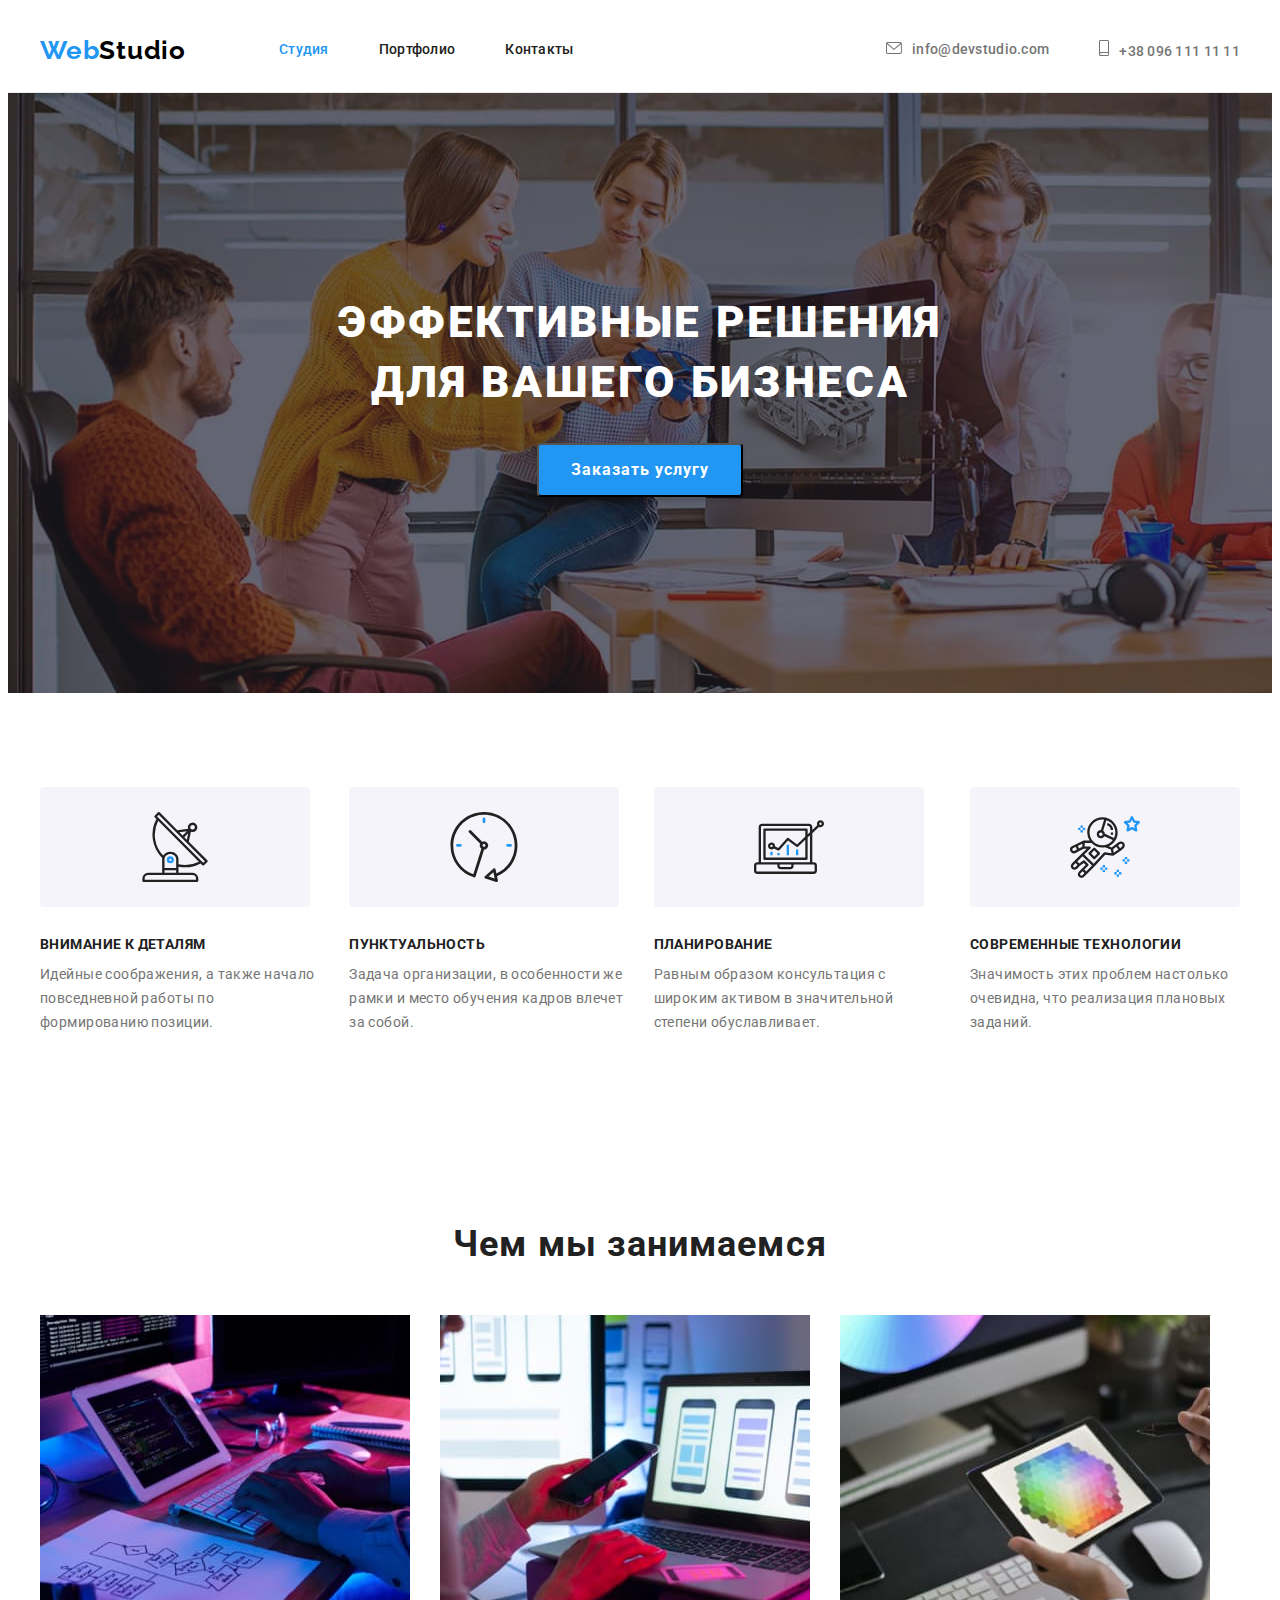
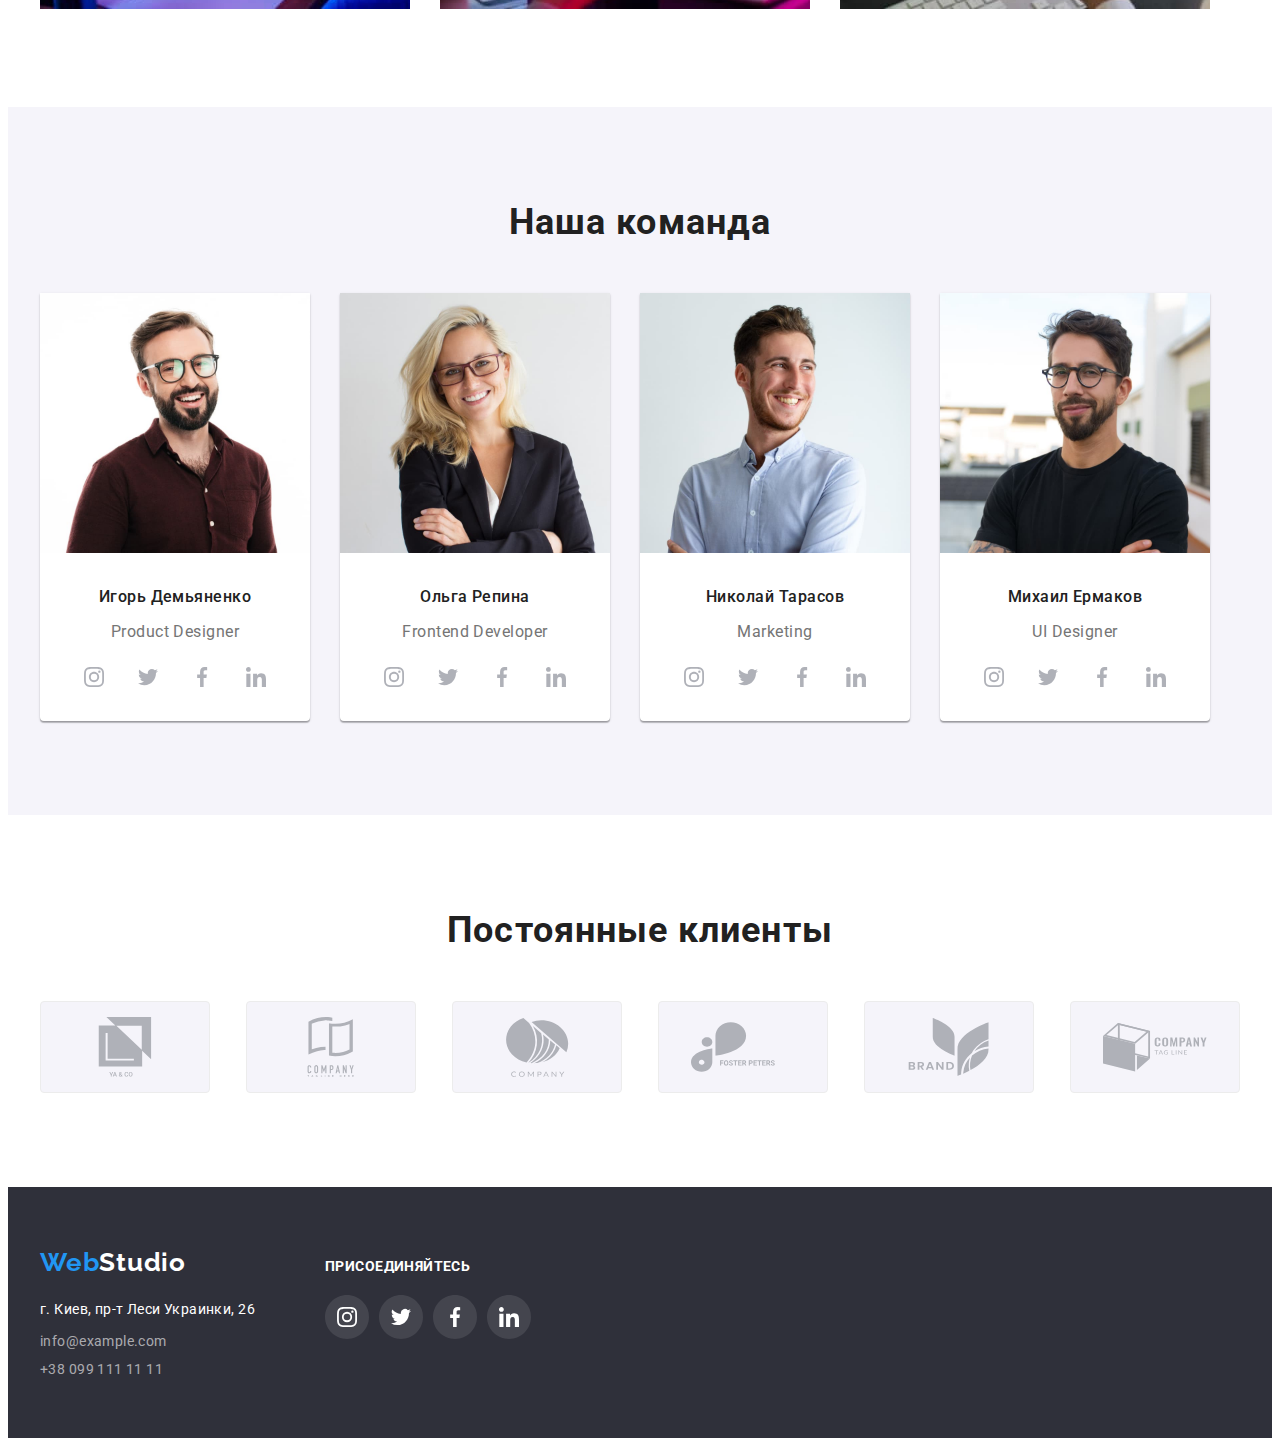
==== index.html @ be797048 "Add all logos" ====
<!DOCTYPE html>
<html lang="ru">
  <head>
    <meta charset="UTF-8" />
    <meta http-equiv="X-UA-Compatible" content="IE=edge" />
    <meta name="viewport" content="width=device-width, initial-scale=1.0" />
    <title>WebStudio</title>
    <link rel="preconnect" href="https://fonts.googleapis.com" />
    <link rel="preconnect" href="https://fonts.gstatic.com" crossorigin />
    <link
      href="https://fonts.googleapis.com/css2?family=Raleway:wght@700&family=Roboto:wght@400;500;700;900&display=swap"
      rel="stylesheet"
    />
    <link
      rel="stylesheet"
      href="https://cdnjs.cloudflare.com/ajax/libs/modern-normalize/1.1.0/modern-normalize.min.css"
      integrity="sha512-wpPYUAdjBVSE4KJnH1VR1HeZfpl1ub8YT/NKx4PuQ5NmX2tKuGu6U/JRp5y+Y8XG2tV+wKQpNHVUX03MfMFn9Q=="
      crossorigin="anonymous"
      referrerpolicy="no-referrer"
    />
    <link rel="stylesheet" href="./css/styles.css" />
  </head>

  <body>
    <!-- ################# HEADER ############## -->
    <header class="header">
      <nav class="head container">
        <a class="link link-logo" href="./index.html" lang="en"
          ><span class="accent">Web</span>Studio</a
        >
        <ul class="list header-list">
          <li class="item"><a class="link menu-link studio" href="">Студия</a></li>
          <li class="item"><a class="link menu-link" href="./portfolio.html">Портфолио</a></li>
          <li class="item"><a class="link menu-link" href="">Контакты</a></li>
        </ul>
        <ul class="list header-list">
          <li class="item icon-address">
            <a class="link contact-link" href="mailto:info@devstudio.com"
              ><svg class="icon" width="16" height="12">
                <use href="./images/icon/icons.svg#mail"></use></svg
              >info@devstudio.com</a
            >
          </li>
          <li class="item icon-address">
            <a class="link contact-link" href="tel:+380961111111"
              ><svg class="icon" width="10" height="16">
                <use href="./images/icon/icons.svg#phone"></use></svg
              >+38 096 111 11 11</a
            >
          </li>
        </ul>
      </nav>
    </header>
    <main class="main">
      <!-- ############## HERO ############### -->
      <section class="hero">
        <div class="container container-hero">
          <h1 class="hero-title">Эффективные решения <br />для вашего бизнеса</h1>
          <button class="modal-btn" type="button">Заказать услугу</button>
        </div>
      </section>
      <!-- ############## ABOUT US ############### -->
      <section class="section">
        <div class="container">
          <ul class="list about-us">
            <li class="item">
              <div class="back-icon-about">
                <svg class="icon-about" width="70" height="70">
                  <use href="./images/icon/icons.svg#antenna"></use>
                </svg>
              </div>
              <h3 class="about-us-title">Внимание к деталям</h3>
              <p class="about-us-item">
                Идейные соображения, а также начало повседневной работы по формированию позиции.
              </p>
            </li>
            <li class="item">
              <div class="back-icon-about">
                <svg class="icon-about" width="70" height="70">
                  <use href="./images/icon/icons.svg#clock"></use>
                </svg>
              </div>
              <h3 class="about-us-title">Пунктуальность</h3>
              <p class="about-us-item">
                Задача организации, в особенности же рамки и место обучения кадров влечет за собой.
              </p>
            </li>
            <li class="item">
              <div class="back-icon-about">
                <svg class="icon-about" width="70" height="70">
                  <use href="./images/icon/icons.svg#diagram"></use>
                </svg>
              </div>
              <h3 class="about-us-title">Планирование</h3>
              <p class="about-us-item">
                Равным образом консультация с широким активом в значительной степени обуславливает.
              </p>
            </li>
            <li class="item">
              <div class="back-icon-about">
                <svg class="icon-about" width="70" height="70">
                  <use href="./images/icon/icons.svg#astronaut"></use>
                </svg>
              </div>
              <h3 class="about-us-title">Современные технологии</h3>
              <p class="about-us-item">
                Значимость этих проблем настолько очевидна, что реализация плановых заданий.
              </p>
            </li>
          </ul>
        </div>
      </section>
      <!-- ############## OUR WORK ############### -->
      <section class="section">
        <div class="container">
          <h2 class="title title-work">Чем мы занимаемся</h2>
          <ul class="list list-work">
            <li class="item">
              <img
                src="./images/how_we_doing/img1.jpg"
                alt="Сотрудник печатает на клавиатуре"
                width="370"
                height="294"
              />
            </li>
            <li class="item">
              <img
                src="./images/how_we_doing/img2.jpg"
                alt="Сотрудник смотрит в экран ноутбука"
                width="370"
                height="294"
              />
            </li>
            <li class="item">
              <img
                src="./images/how_we_doing/img3.jpg"
                alt="Сотрудник работает на планшете"
                width="370"
                height="294"
              />
            </li>
          </ul>
        </div>
      </section>
      <!-- ############## OUR TEAM ############### -->
      <section class="section our-team">
        <div class="container">
          <h2 class="title title-team">Наша команда</h2>
          <ul class="list team-list">
            <li class="card">
              <img
                class="team-img"
                src="./images/people/igor.jpg"
                alt="Сотрудник Игорь Демьяненко"
                width="270"
                height="260"
              />
              <h3 class="team-name">Игорь Демьяненко</h3>
              <p class="team-prof" lang="en">Product Designer</p>
              <div>
                <ul class="list card-social">
                  <li class="icon-back">
                    <a class="link" href=""
                      ><svg class="card-icon" width="20" height="20">
                        <use href="./images/icon/icons.svg#card-inst"></use></svg
                    ></a>
                  </li>
                  <li class="icon-back">
                    <a href=""
                      ><svg class="card-icon" width="20" height="20">
                        <use href="./images/icon/icons.svg#card-twit"></use></svg
                    ></a>
                  </li>
                  <li class="icon-back">
                    <a href=""
                      ><svg class="card-icon" width="20" height="20">
                        <use href="./images/icon/icons.svg#card-facebook"></use></svg
                    ></a>
                  </li>
                  <li class="icon-back">
                    <a href=""
                      ><svg class="card-icon" width="20" height="20">
                        <use href="./images/icon/icons.svg#card-link"></use></svg
                    ></a>
                  </li>
                </ul>
              </div>
            </li>
            <li class="card">
              <img
                class="team-img"
                src="./images/people/olga.jpg"
                alt="Сотрудник Ольга Репина"
                width="270"
                height="260"
              />
              <h3 class="team-name">Ольга Репина</h3>
              <p class="team-prof" lang="en">Frontend Developer</p>
              <div>
                <ul class="list card-social">
                  <li class="icon-back">
                    <a class="link" href=""
                      ><svg class="card-icon" width="20" height="20">
                        <use href="./images/icon/icons.svg#card-inst"></use></svg
                    ></a>
                  </li>
                  <li class="icon-back">
                    <a href=""
                      ><svg class="card-icon" width="20" height="20">
                        <use href="./images/icon/icons.svg#card-twit"></use></svg
                    ></a>
                  </li>
                  <li class="icon-back">
                    <a href=""
                      ><svg class="card-icon" width="20" height="20">
                        <use href="./images/icon/icons.svg#card-facebook"></use></svg
                    ></a>
                  </li>
                  <li class="icon-back">
                    <a href=""
                      ><svg class="card-icon" width="20" height="20">
                        <use href="./images/icon/icons.svg#card-link"></use></svg
                    ></a>
                  </li>
                </ul>
              </div>
            </li>
            <li class="card">
              <img
                class="team-img"
                src="./images/people/nikolai.jpg"
                alt="Сотрудник Николай Тарасов"
                width="270"
                height="260"
              />
              <h3 class="team-name">Николай Тарасов</h3>
              <p class="team-prof" lang="en">Marketing</p>
              <div>
                <ul class="list card-social">
                  <li class="icon-back">
                    <a class="link" href=""
                      ><svg class="card-icon" width="20" height="20">
                        <use href="./images/icon/icons.svg#card-inst"></use></svg
                    ></a>
                  </li>
                  <li class="icon-back">
                    <a href=""
                      ><svg class="card-icon" width="20" height="20">
                        <use href="./images/icon/icons.svg#card-twit"></use></svg
                    ></a>
                  </li>
                  <li class="icon-back">
                    <a href=""
                      ><svg class="card-icon" width="20" height="20">
                        <use href="./images/icon/icons.svg#card-facebook"></use></svg
                    ></a>
                  </li>
                  <li class="icon-back">
                    <a href=""
                      ><svg class="card-icon" width="20" height="20">
                        <use href="./images/icon/icons.svg#card-link"></use></svg
                    ></a>
                  </li>
                </ul>
              </div>
            </li>
            <li class="card">
              <img
                class="team-img"
                src="./images/people/mikhail.jpg"
                alt="Сотрудник Михаил Ермаков"
                width="270"
                height="260"
              />
              <h3 class="team-name">Михаил Ермаков</h3>
              <p class="team-prof" lang="en">UI Designer</p>
              <div>
                <ul class="list card-social">
                  <li class="icon-back">
                    <a class="link" href=""
                      ><svg class="card-icon" width="20" height="20">
                        <use href="./images/icon/icons.svg#card-inst"></use></svg
                    ></a>
                  </li>
                  <li class="icon-back">
                    <a href=""
                      ><svg class="card-icon" width="20" height="20">
                        <use href="./images/icon/icons.svg#card-twit"></use></svg
                    ></a>
                  </li>
                  <li class="icon-back">
                    <a href=""
                      ><svg class="card-icon" width="20" height="20">
                        <use href="./images/icon/icons.svg#card-facebook"></use></svg
                    ></a>
                  </li>
                  <li class="icon-back">
                    <a href=""
                      ><svg class="card-icon" width="20" height="20">
                        <use href="./images/icon/icons.svg#card-link"></use></svg
                    ></a>
                  </li>
                </ul>
              </div>
            </li>
          </ul>
        </div>
      </section>
      <!-- ############## OUR CLIENTS ############### -->
      <section class="section">
        <div class="container">
          <h2 class="title title-clients">Постоянные клиенты</h2>
          <ul class="list list-clients">
            <li>
              <a href="">
                <div class="back-icon-clients">
                  <svg class="icon-clients" width="106" height="60">
                    <use href="./images/icon/icons.svg#client-1"></use>
                  </svg></div
              ></a>
            </li>
            <li>
              <a href="">
                <div class="back-icon-clients">
                  <svg class="icon-clients" width="106" height="60">
                    <use href="./images/icon/icons.svg#client-2"></use>
                  </svg></div
              ></a>
            </li>
            <li>
              <a href=""
                ><div class="back-icon-clients">
                  <svg class="icon-clients" width="106" height="60">
                    <use href="./images/icon/icons.svg#client-3"></use>
                  </svg></div
              ></a>
            </li>
            <li>
              <a href=""
                ><div class="back-icon-clients">
                  <svg class="icon-clients" width="106" height="60">
                    <use href="./images/icon/icons.svg#client-4"></use>
                  </svg></div
              ></a>
            </li>
            <li>
              <a href="">
                <div class="back-icon-clients">
                  <svg class="icon-clients" width="106" height="60">
                    <use href="./images/icon/icons.svg#client-5"></use>
                  </svg></div
              ></a>
            </li>
            <li>
              <a href="">
                <div class="back-icon-clients">
                  <svg class="icon-clients" width="106" height="60">
                    <use href="./images/icon/icons.svg#client-6"></use>
                  </svg></div
              ></a>
            </li>
          </ul>
        </div>
      </section>
    </main>
    <!-- ############## FOOTER ############### -->
    <footer class="footer">
      <div class="container footer-flex">
        <div class="footer-address">
          <a class="link link-logo-footer" href="./index.html" lang="en"
            ><span class="accent">Web</span>Studio</a
          >
          <address class="address">
            <ul class="list">
              <li class="margin">
                <a
                  class="link address-link"
                  href="https://goo.gl/maps/CviUbPJFQTQComtV8"
                  target="_blank"
                  >г. Киев, пр-т Леси Украинки, 26</a
                >
              </li>
              <li class="margin">
                <a class="link contacts-link" href="mailto:info@example.com">info@example.com</a>
              </li>
              <li><a class="link contacts-link" href="tel:+380991111111">+38 099 111 11 11</a></li>
            </ul>
          </address>
        </div>
        <div class="social">
          <p class="join">присоединяйтесь</p>
          <ul class="list footer-icon">
            <li class="item">
              <a href="">
                <svg class="icon" width="44" height="44">
                  <use href="./images/icon/icons.svg#footer-insta"></use>
                </svg>
              </a>
            </li>
            <li class="item">
              <a href=""
                ><svg class="icon" width="44" height="44">
                  <use href="./images/icon/icons.svg#footer-twit"></use></svg
              ></a>
            </li>
            <li class="item">
              <a href=""
                ><svg class="icon" width="44" height="44">
                  <use href="./images/icon/icons.svg#footer-facebook"></use></svg
              ></a>
            </li>
            <li class="item">
              <a href=""
                ><svg class="icon" width="44" height="44">
                  <use href="./images/icon/icons.svg#footer-link"></use></svg
              ></a>
            </li>
          </ul>
        </div>
      </div>
    </footer>
  </body>
</html>
---- css/styles.css ----
.list {
  list-style: none;

  margin-top: 0;
  margin-bottom: 0;
  padding-left: 0;
}
.link {
  text-decoration: none;
}
.address {
  font-style: normal;
}
.container {
  width: 1200px;
  padding-left: 15px;
  padding-right: 15px;
  margin-left: auto;
  margin-right: auto;
}
:root {
  --main-font: 'Roboto', sans-serif;
  --main-color: #212121;
  --secondary-color: #757575;
  --logo-color: #000000;
  --accent-color: #2196f3;
  --hero-background-color: #2f303a;
  --btn-text-color: #ffffff;
  --border-color: #afb1b8;
  --social-color: #afb1b8;
  --team-background-color: #f5f4fa;
  --portfolio-btn-back-color: #f5f4fa;
  --border-color: #ececec;
  --portfolio-border-color: #eeeeee;
  --contacts-link-color: rgba(255, 255, 255, 0.6);
}
body {
  font-family: var(--main-font);
  color: var(--main-color);
}
/*########## HEADER ############*/
.header {
  font-weight: 500;
  font-size: 14px;
  line-height: 1.14;
  letter-spacing: 0.02em;
  border-bottom: 1px solid var(--border-color);
}
.head {
  display: flex;
  align-items: center;
}
.header-list {
  display: flex;

  margin-top: 0;
  margin-bottom: 0;
}
.header-list .item + .item {
  margin-left: 50px;
}
.header-list .link {
  display: block;
  padding-top: 32px;
  padding-bottom: 32px;
}
.head .header-list:last-child {
  margin-left: auto;
}
.link-logo {
  font-family: 'Raleway', sans-serif;
  font-weight: 700;
  font-size: 26px;
  line-height: 1.19;
  letter-spacing: 0.03em;
  color: var(--logo-color);

  margin-right: 93px;
}
.accent {
  color: var(--accent-color);
}
.menu-link {
  color: var(--main-color);
}
.contact-link {
  color: var(--secondary-color);
}
.menu-link:hover,
.menu-link:focus {
  color: var(--accent-color);
}
.contact-link:hover,
.contact-link:focus {
  color: var(--accent-color);
}
.studio {
  color: var(--accent-color);
}
.portfolio {
  color: var(--accent-color);
}
.header-list .item {
  display: flex;
  justify-content: center;
}
.icon-address {
  display: flex;
  align-items: center;
}
.icon-address .icon {
  margin-right: 10px;
  fill: var(--secondary-color);
}
.contact-link:hover > .icon {
  fill: var(--accent-color);
}
/*########## MAIN ############*/
/*########## HERO ############*/
.hero {
  background-color: var(--hero-background-color);
  text-align: center;
  height: 600px;
  max-width: 1600px;
  background-image: linear-gradient(to right, rgba(47, 48, 58, 0.4), rgba(47, 48, 58, 0.4)),
    url('../images/overlay/overlay.jpg');
}
.hero-title {
  font-weight: 900;
  font-size: 44px;
  line-height: 1.36;
  letter-spacing: 0.06em;
  text-transform: uppercase;
  color: var(--btn-text-color);

  margin-top: 0;
  margin-bottom: 30px;
}
.modal-btn {
  font-family: var(--main-font);
  font-weight: 700;
  font-size: 16px;
  line-height: 1.88;
  display: flex;
  align-items: center;
  letter-spacing: 0.06em;
  color: var(--btn-text-color);
  background-color: var(--accent-color);
  cursor: pointer;
  box-shadow: 0px 4px 4px rgba(0, 0, 0, 0.15);
  border-radius: 4px;

  display: inline-block;
  padding: 10px 32px;
}
.container-hero {
  padding-top: 200px;
  padding-bottom: 200px;
}
/*########## ABOUT US ############*/
.section {
  padding-top: 94px;
  padding-bottom: 94px;
}
.about-us {
  display: flex;
  justify-content: center;

  margin-top: 0;
  margin-bottom: 0;
}
.about-us .item + .item {
  margin-left: 30px;
}
.about-us-title {
  font-weight: 700;
  font-size: 14px;
  line-height: 1.14;
  letter-spacing: 0.03em;
  text-transform: uppercase;

  margin-top: 0;
  margin-bottom: 0;
  margin-bottom: 10px;
}
.about-us-item {
  font-size: 14px;
  line-height: 1.71;
  letter-spacing: 0.03em;
  color: var(--secondary-color);

  margin-top: 0;
  margin-bottom: 0;
}
.back-icon-about {
  width: 270px;
  height: 120px;
  background: var(--portfolio-btn-back-color);
  border-radius: 4px;
  margin-bottom: 30px;
  display: flex;
  align-items: center;
  justify-content: center;
}
/*########## OUR WORK ############*/
.title {
  font-weight: 700;
  font-size: 36px;
  line-height: 1.17;
  text-align: center;
  letter-spacing: 0.03em;

  margin-top: 0;
  margin-bottom: 0;
}
.title-work {
  margin-bottom: 50px;
}
.list-work {
  display: flex;
}
.list-work .item + .item {
  margin-left: 30px;
}
/*########## OUR TEAM ############*/
.team-list {
  display: flex;
}
.team-list .card + .card {
  margin-left: 30px;
}
.card {
  width: 270px;
  height: 428px;

  background: var(--btn-text-color);
  box-shadow: 0px 1px 3px rgba(0, 0, 0, 0.12), 0px 1px 1px rgba(0, 0, 0, 0.14),
    0px 2px 1px rgba(0, 0, 0, 0.2);
  border-radius: 0px 0px 4px 4px;
}
.our-team {
  background-color: var(--team-background-color);
}
.title-team {
  margin-bottom: 50px;
}
.team-img {
  margin-bottom: 30px;
}
.team-name {
  font-weight: 500;
  font-size: 16px;
  line-height: 1.19;
  text-align: center;
  letter-spacing: 0.03em;

  margin-top: 0;
  margin-bottom: 10;
}
.team-prof {
  font-size: 16px;
  line-height: 1.19;
  text-align: center;
  letter-spacing: 0.03em;
  color: var(--secondary-color);

  margin-top: 0;
  margin-bottom: 30;
}
.card-social {
  display: flex;
  justify-content: center;
}
.icon-back {
  display: flex;
  justify-content: center;
  align-items: center;
  width: 44px;
  height: 44px;
  background-color: transparent;
  border-radius: 50%;
}
.icon-back:hover,
.icon-back:focus {
  background-color: var(--accent-color);
}
.card-icon {
  fill: var(--social-color);
}
.card-icon:hover,
.card-icon:focus {
  fill: var(--btn-text-color);
}
.list .icon-back + .icon-back {
  margin-left: 10px;
}
.icon-back .card-icon {
  box-sizing: content-box;
  padding: 12px;
}
/*########## OUR CLIENTS ############*/
.title-clients {
  margin-bottom: 50px;
}
.list-clients {
  display: flex;
  justify-content: space-between;
}
.back-icon-clients {
  width: 170px;
  height: 92px;
  background: var(--portfolio-btn-back-color);
  border: 1px solid var(--border-color);
  box-sizing: border-box;
  border-radius: 4px;
  display: flex;
  align-items: center;
  justify-content: center;
}
.back-icon-clients .icon-clients {
  fill: #afb1b8;
  box-sizing: content-box;
  padding: 16px 32px;
}
.icon-clients:hover,
.icon-clients:focus {
  fill: var(--accent-color);
}
.back-icon-clients:hover {
  border-color: var(--accent-color);
}
/*########## FOOTER ############*/

.footer {
  background-color: var(--hero-background-color);
}
.footer-address {
  padding-top: 60px;
  padding-bottom: 60px;
}
.link-logo-footer {
  font-family: 'Raleway', sans-serif;
  font-weight: 700;
  font-size: 26px;
  line-height: 1.19;
  letter-spacing: 0.03em;
  color: var(--btn-text-color);
}
.address-link {
  font-size: 14px;
  line-height: 1.71;
  letter-spacing: 0.03em;
  color: var(--btn-text-color);
}
.address {
  margin-top: 20px;
}
.address .list {
  padding-left: 0;
}
.margin {
  margin-bottom: 9px;
}
.contacts-link {
  font-size: 14px;
  line-height: 1.71px;
  letter-spacing: 0.03em;
  color: var(--contacts-link-color);
}
.address-link:hover,
.address-link:focus {
  color: var(--accent-color);
}
.contacts-link:hover,
.contacts-link:focus {
  color: var(--accent-color);
}
.join {
  font-weight: 700;
  font-size: 14px;
  line-height: 1.14;
  letter-spacing: 0.03em;
  text-transform: uppercase;
  color: var(--btn-text-color);
  margin-top: 0;
  margin-bottom: 20px;
}
.footer-flex {
  display: flex;
}
.social {
  margin-left: 70px;
  margin-top: 72px;
  display: flex;
  flex-direction: column;
}
.footer-icon {
  display: flex;
}
.footer-icon .item + .item {
  margin-left: 10px;
}
.icon {
  fill: rgba(255, 255, 255, 0.1);
}
.icon:hover,
.icon:focus {
  fill: var(--accent-color);
}

/*########## PORTFOLIO (PAGE) ############*/
.hidden {
  display: none;
}
.list-btn {
  display: flex;
  justify-content: center;
}
.list-btn .item + .item {
  margin-left: 8px;
}
.portfolio-btn {
  font-family: var(--main-font);
  font-weight: 500;
  font-size: 16px;
  line-height: 1.62;
  text-align: center;
  letter-spacing: 0.03em;
  background-color: var(--portfolio-btn-back-color);
  cursor: pointer;

  box-shadow: 0px 3px 1px rgba(0, 0, 0, 0.1), 0px 1px 2px rgba(0, 0, 0, 0.08),
    0px 2px 2px rgba(0, 0, 0, 0.12);
  border-radius: 4px;
  border-color: transparent;
  padding: 6px 22px;
  margin-bottom: 50px;
}

.portfolio-btn:hover,
.portfolio-btn:focus {
  color: var(--btn-text-color);
  background-color: var(--accent-color);
}
.card-list {
  display: flex;
  flex-wrap: wrap;
}
.portfolio-icon {
  margin-bottom: 20px;
}
.portfolio-title {
  font-weight: 700;
  font-size: 18px;
  line-height: 2;
  letter-spacing: 0.06em;
  color: var(--main-color);

  margin-top: 0;
  margin-bottom: 4px;
  margin-left: 24px;
}
.portfolio-item {
  font-size: 16px;
  line-height: 1.88;
  letter-spacing: 0.03em;
  color: var(--secondary-color);

  margin-top: 0;
  margin-bottom: 20px;
  margin-left: 24px;
}
.portfolio-card {
  background-color: var(--btn-text-color);
  border: 1px solid var(--portfolio-border-color);
  box-sizing: border-box;

  width: 370px;
  height: 404px;
}
.portfolio-card:not(:nth-child(3n + 3)) {
  margin-right: 30px;
}
.portfolio-card:not(:nth-last-child(-n + 3)) {
  margin-bottom: 30px;
}
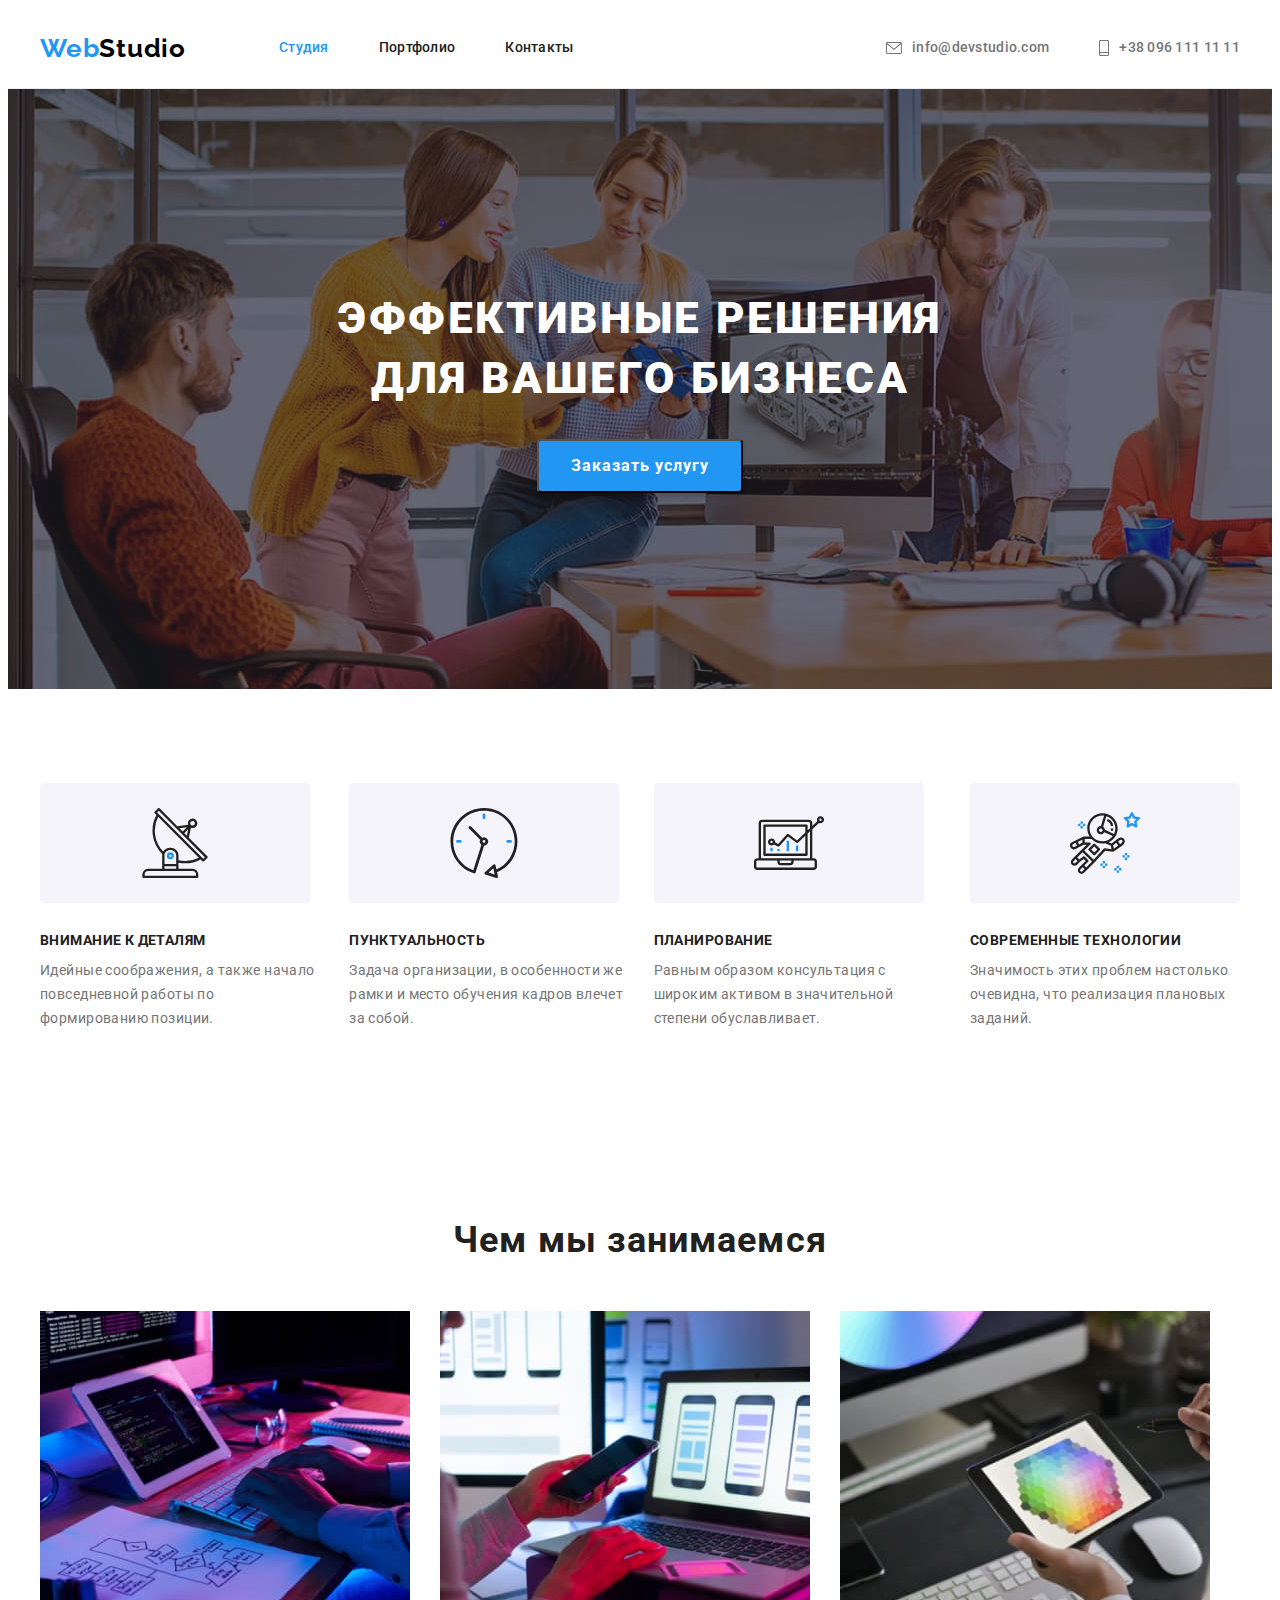
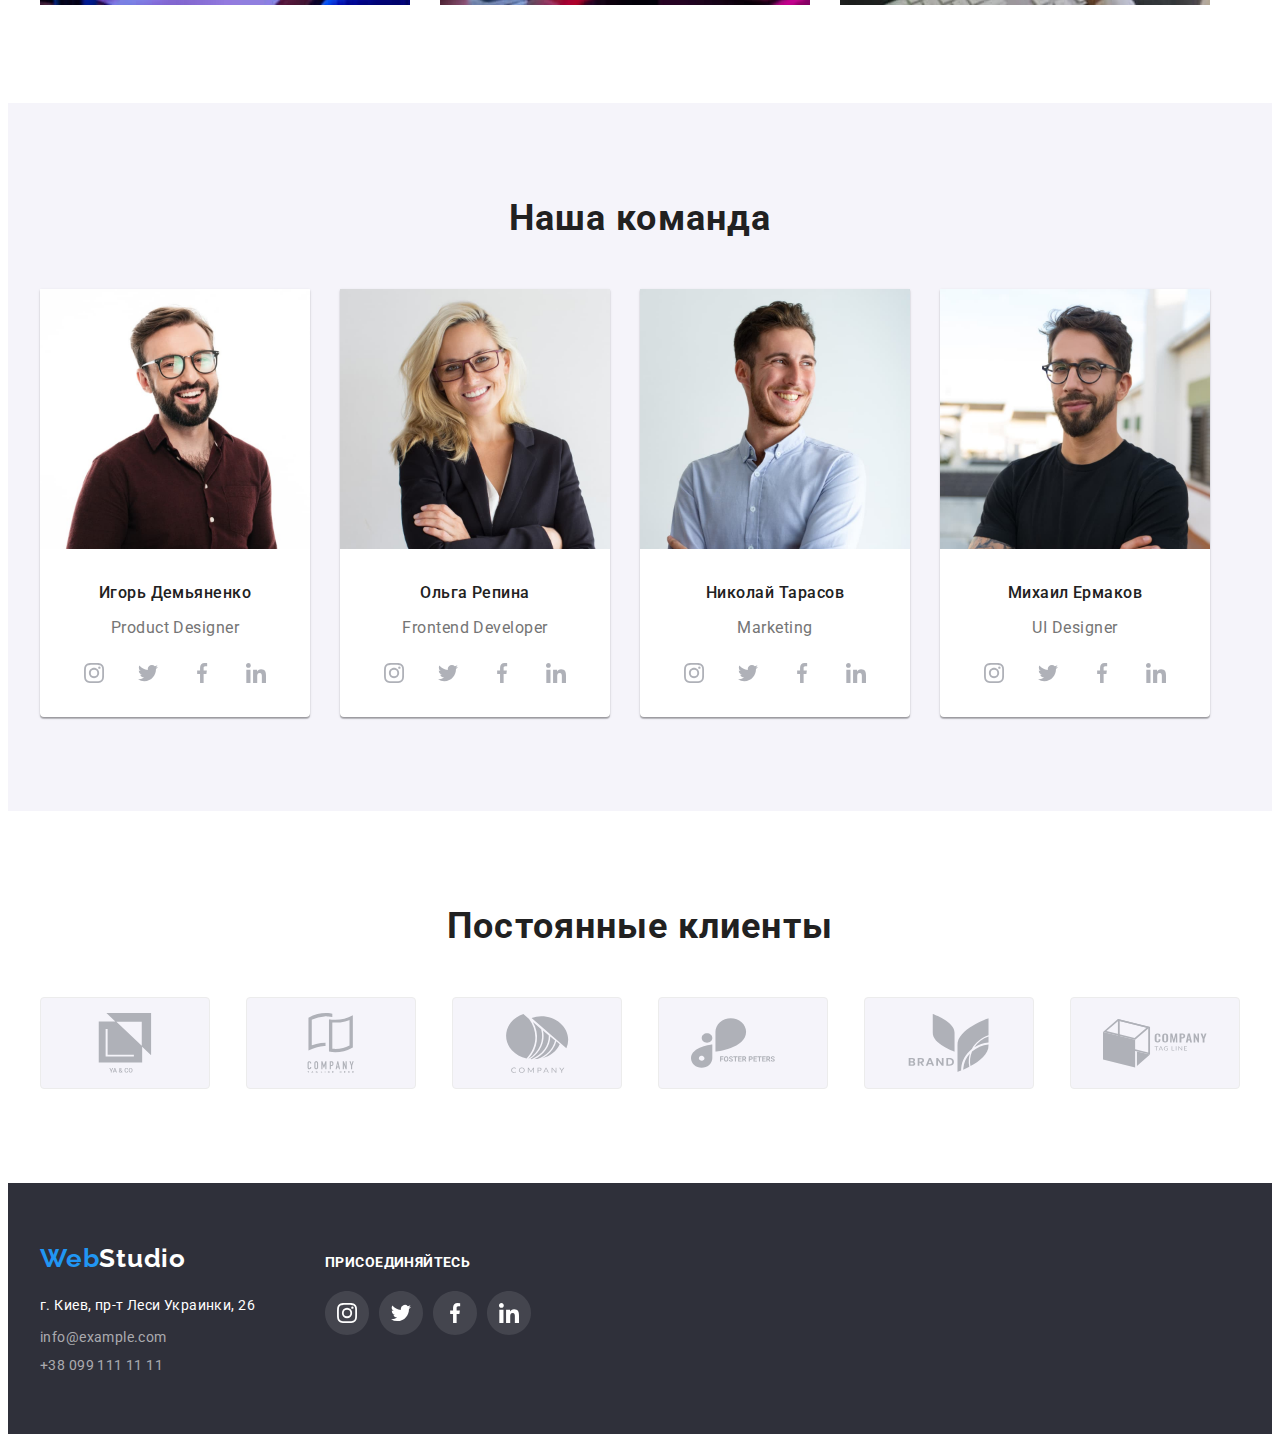
==== commit b8bf7b54: "Add target for links" ====
--- a/index.html
+++ b/index.html
@@ -160,25 +160,25 @@
               <div>
                 <ul class="list card-social">
                   <li class="icon-back">
-                    <a class="link" href=""
+                    <a class="link" href="" target="_blank" rel="noopener noreferrer"
                       ><svg class="card-icon" width="20" height="20">
                         <use href="./images/icon/icons.svg#card-inst"></use></svg
                     ></a>
                   </li>
                   <li class="icon-back">
-                    <a href=""
+                    <a class="link" href="" target="_blank" rel="noopener noreferrer"
                       ><svg class="card-icon" width="20" height="20">
                         <use href="./images/icon/icons.svg#card-twit"></use></svg
                     ></a>
                   </li>
                   <li class="icon-back">
-                    <a href=""
+                    <a class="link" href="" target="_blank" rel="noopener noreferrer"
                       ><svg class="card-icon" width="20" height="20">
                         <use href="./images/icon/icons.svg#card-facebook"></use></svg
                     ></a>
                   </li>
                   <li class="icon-back">
-                    <a href=""
+                    <a class="link" href="" target="_blank" rel="noopener noreferrer"
                       ><svg class="card-icon" width="20" height="20">
                         <use href="./images/icon/icons.svg#card-link"></use></svg
                     ></a>
@@ -199,25 +199,25 @@
               <div>
                 <ul class="list card-social">
                   <li class="icon-back">
-                    <a class="link" href=""
+                    <a class="link" href="" target="_blank" rel="noopener noreferrer"
                       ><svg class="card-icon" width="20" height="20">
                         <use href="./images/icon/icons.svg#card-inst"></use></svg
                     ></a>
                   </li>
                   <li class="icon-back">
-                    <a href=""
+                    <a class="link" href="" target="_blank" rel="noopener noreferrer"
                       ><svg class="card-icon" width="20" height="20">
                         <use href="./images/icon/icons.svg#card-twit"></use></svg
                     ></a>
                   </li>
                   <li class="icon-back">
-                    <a href=""
+                    <a class="link" href="" target="_blank" rel="noopener noreferrer"
                       ><svg class="card-icon" width="20" height="20">
                         <use href="./images/icon/icons.svg#card-facebook"></use></svg
                     ></a>
                   </li>
                   <li class="icon-back">
-                    <a href=""
+                    <a class="link" href="" target="_blank" rel="noopener noreferrer"
                       ><svg class="card-icon" width="20" height="20">
                         <use href="./images/icon/icons.svg#card-link"></use></svg
                     ></a>
@@ -238,25 +238,25 @@
               <div>
                 <ul class="list card-social">
                   <li class="icon-back">
-                    <a class="link" href=""
+                    <a class="link" href="" target="_blank" rel="noopener noreferrer"
                       ><svg class="card-icon" width="20" height="20">
                         <use href="./images/icon/icons.svg#card-inst"></use></svg
                     ></a>
                   </li>
                   <li class="icon-back">
-                    <a href=""
+                    <a class="link" href="" target="_blank" rel="noopener noreferrer"
                       ><svg class="card-icon" width="20" height="20">
                         <use href="./images/icon/icons.svg#card-twit"></use></svg
                     ></a>
                   </li>
                   <li class="icon-back">
-                    <a href=""
+                    <a class="link" href="" target="_blank" rel="noopener noreferrer"
                       ><svg class="card-icon" width="20" height="20">
                         <use href="./images/icon/icons.svg#card-facebook"></use></svg
                     ></a>
                   </li>
                   <li class="icon-back">
-                    <a href=""
+                    <a class="link" href="" target="_blank" rel="noopener noreferrer"
                       ><svg class="card-icon" width="20" height="20">
                         <use href="./images/icon/icons.svg#card-link"></use></svg
                     ></a>
@@ -277,25 +277,25 @@
               <div>
                 <ul class="list card-social">
                   <li class="icon-back">
-                    <a class="link" href=""
+                    <a class="link" href="" target="_blank" rel="noopener noreferrer"
                       ><svg class="card-icon" width="20" height="20">
                         <use href="./images/icon/icons.svg#card-inst"></use></svg
                     ></a>
                   </li>
                   <li class="icon-back">
-                    <a href=""
+                    <a class="link" href="" target="_blank" rel="noopener noreferrer"
                       ><svg class="card-icon" width="20" height="20">
                         <use href="./images/icon/icons.svg#card-twit"></use></svg
                     ></a>
                   </li>
                   <li class="icon-back">
-                    <a href=""
+                    <a class="link" href="" target="_blank" rel="noopener noreferrer"
                       ><svg class="card-icon" width="20" height="20">
                         <use href="./images/icon/icons.svg#card-facebook"></use></svg
                     ></a>
                   </li>
                   <li class="icon-back">
-                    <a href=""
+                    <a class="link" href="" target="_blank" rel="noopener noreferrer"
                       ><svg class="card-icon" width="20" height="20">
                         <use href="./images/icon/icons.svg#card-link"></use></svg
                     ></a>
@@ -312,7 +312,7 @@
           <h2 class="title title-clients">Постоянные клиенты</h2>
           <ul class="list list-clients">
             <li>
-              <a href="">
+              <a href="" target="_blank" rel="noopener noreferrer">
                 <div class="back-icon-clients">
                   <svg class="icon-clients" width="106" height="60">
                     <use href="./images/icon/icons.svg#client-1"></use>
@@ -320,7 +320,7 @@
               ></a>
             </li>
             <li>
-              <a href="">
+              <a href="" target="_blank" rel="noopener noreferrer">
                 <div class="back-icon-clients">
                   <svg class="icon-clients" width="106" height="60">
                     <use href="./images/icon/icons.svg#client-2"></use>
@@ -328,7 +328,7 @@
               ></a>
             </li>
             <li>
-              <a href=""
+              <a href="" target="_blank" rel="noopener noreferrer"
                 ><div class="back-icon-clients">
                   <svg class="icon-clients" width="106" height="60">
                     <use href="./images/icon/icons.svg#client-3"></use>
@@ -336,7 +336,7 @@
               ></a>
             </li>
             <li>
-              <a href=""
+              <a href="" target="_blank" rel="noopener noreferrer"
                 ><div class="back-icon-clients">
                   <svg class="icon-clients" width="106" height="60">
                     <use href="./images/icon/icons.svg#client-4"></use>
@@ -344,7 +344,7 @@
               ></a>
             </li>
             <li>
-              <a href="">
+              <a href="" target="_blank" rel="noopener noreferrer">
                 <div class="back-icon-clients">
                   <svg class="icon-clients" width="106" height="60">
                     <use href="./images/icon/icons.svg#client-5"></use>
@@ -352,7 +352,7 @@
               ></a>
             </li>
             <li>
-              <a href="">
+              <a href="" target="_blank" rel="noopener noreferrer">
                 <div class="back-icon-clients">
                   <svg class="icon-clients" width="106" height="60">
                     <use href="./images/icon/icons.svg#client-6"></use>
@@ -391,26 +391,26 @@
           <p class="join">присоединяйтесь</p>
           <ul class="list footer-icon">
             <li class="item">
-              <a href="">
+              <a href="" target="_blank" rel="noopener noreferrer">
                 <svg class="icon" width="44" height="44">
                   <use href="./images/icon/icons.svg#footer-insta"></use>
                 </svg>
               </a>
             </li>
             <li class="item">
-              <a href=""
+              <a href="" target="_blank" rel="noopener noreferrer"
                 ><svg class="icon" width="44" height="44">
                   <use href="./images/icon/icons.svg#footer-twit"></use></svg
               ></a>
             </li>
             <li class="item">
-              <a href=""
+              <a href="" target="_blank" rel="noopener noreferrer"
                 ><svg class="icon" width="44" height="44">
                   <use href="./images/icon/icons.svg#footer-facebook"></use></svg
               ></a>
             </li>
             <li class="item">
-              <a href=""
+              <a href="" target="_blank" rel="noopener noreferrer"
                 ><svg class="icon" width="44" height="44">
                   <use href="./images/icon/icons.svg#footer-link"></use></svg
               ></a>
--- a/css/styles.css
+++ b/css/styles.css
@@ -83,8 +83,10 @@
 .menu-link {
   color: var(--main-color);
 }
-.contact-link {
+.icon-address > .contact-link {
   color: var(--secondary-color);
+  display: flex;
+  align-items: center;
 }
 .menu-link:hover,
 .menu-link:focus {
@@ -429,8 +431,6 @@
   background-color: var(--portfolio-btn-back-color);
   cursor: pointer;
 
-  box-shadow: 0px 3px 1px rgba(0, 0, 0, 0.1), 0px 1px 2px rgba(0, 0, 0, 0.08),
-    0px 2px 2px rgba(0, 0, 0, 0.12);
   border-radius: 4px;
   border-color: transparent;
   padding: 6px 22px;
@@ -441,6 +441,8 @@
 .portfolio-btn:focus {
   color: var(--btn-text-color);
   background-color: var(--accent-color);
+  box-shadow: 0px 3px 1px rgba(0, 0, 0, 0.1), 0px 1px 2px rgba(0, 0, 0, 0.08),
+    0px 2px 2px rgba(0, 0, 0, 0.12);
 }
 .card-list {
   display: flex;
@@ -478,6 +480,10 @@
   width: 370px;
   height: 404px;
 }
+.portfolio-card:hover {
+  box-shadow: 0px 1px 1px rgba(0, 0, 0, 0.12), 0px 4px 4px rgba(0, 0, 0, 0.06),
+    1px 4px 6px rgba(0, 0, 0, 0.16);
+}
 .portfolio-card:not(:nth-child(3n + 3)) {
   margin-right: 30px;
 }
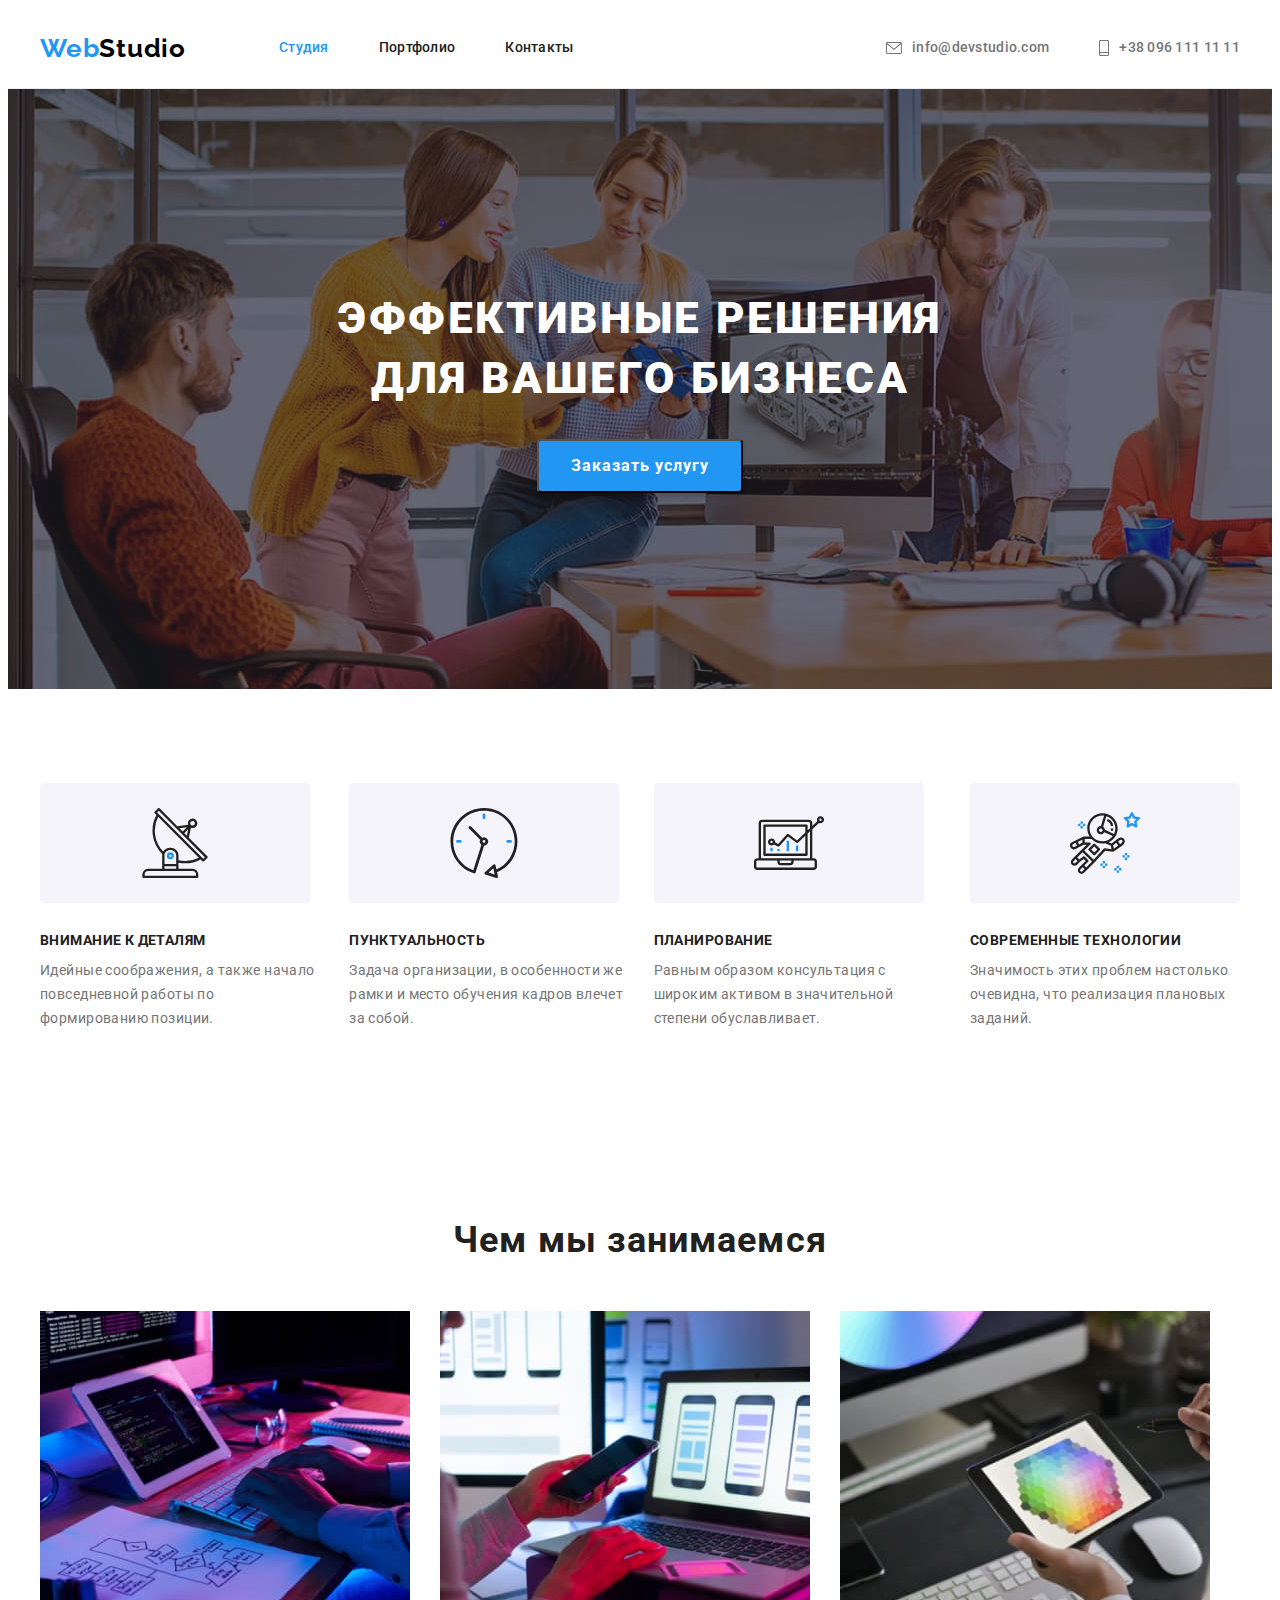
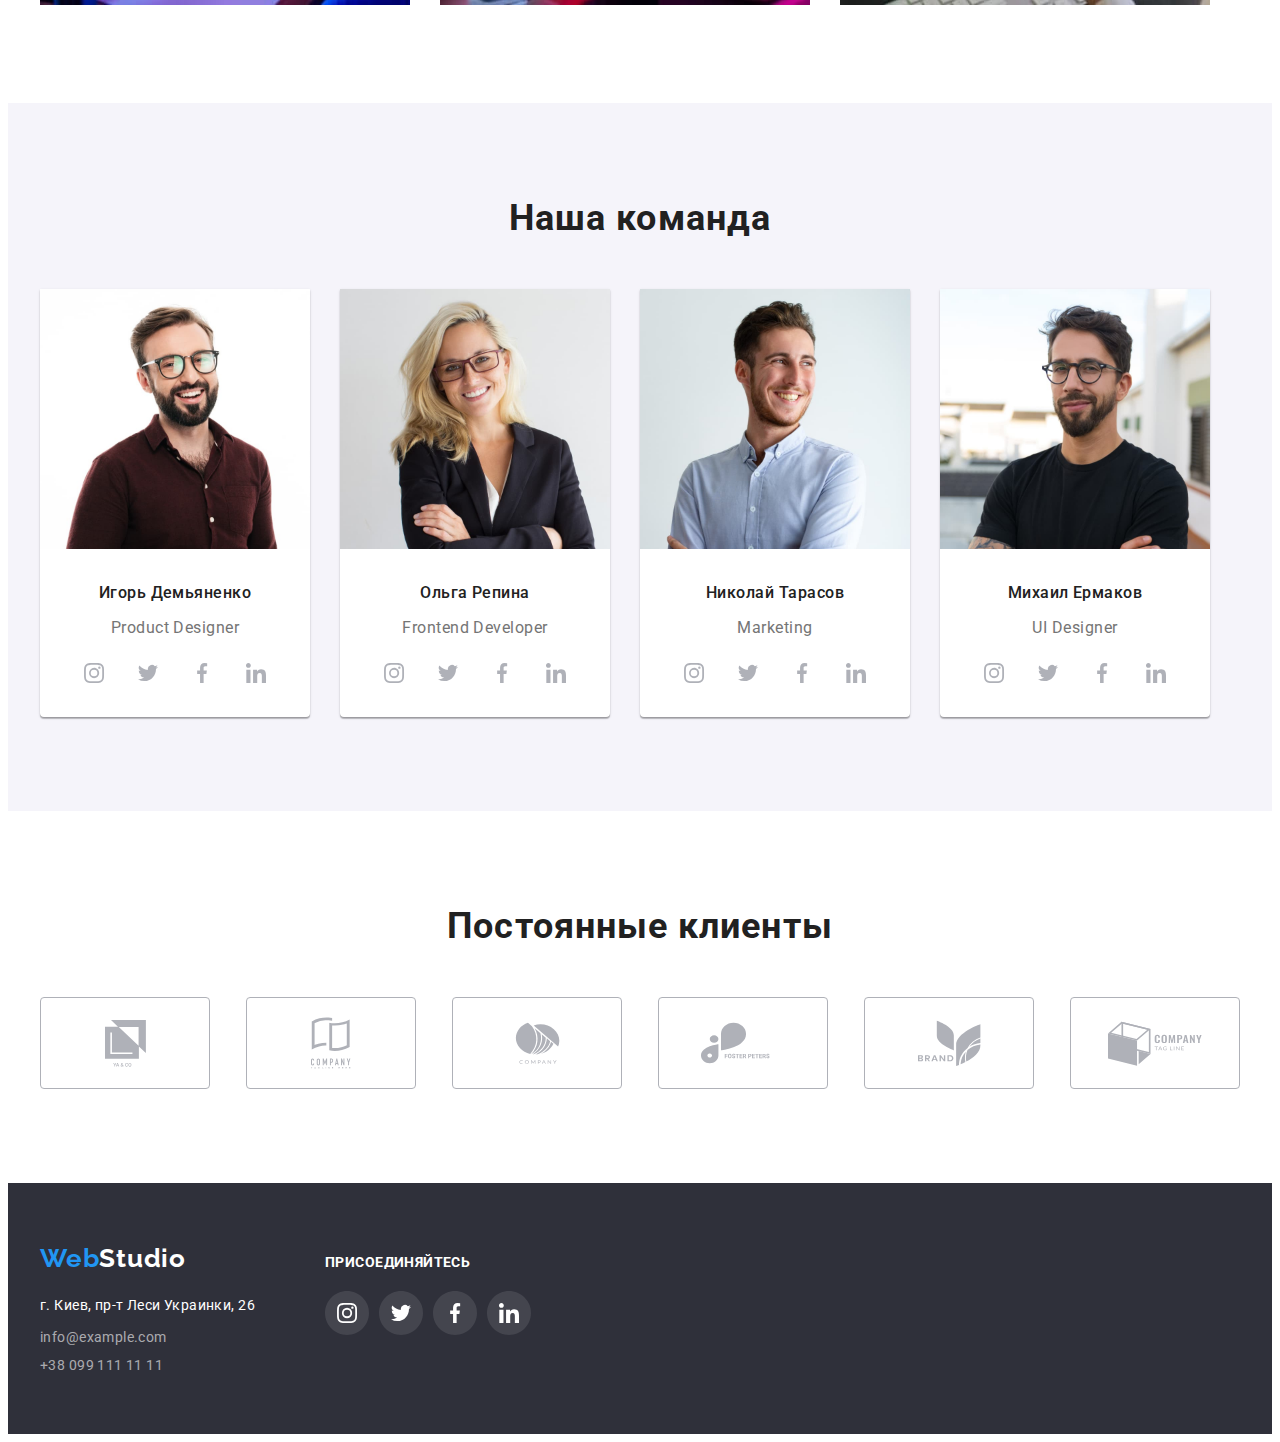
==== commit 0d97b9c0: "Update logo style" ====
--- a/index.html
+++ b/index.html
@@ -161,25 +161,25 @@
                 <ul class="list card-social">
                   <li class="icon-back">
                     <a class="link" href="" target="_blank" rel="noopener noreferrer"
-                      ><svg class="card-icon" width="20" height="20">
+                      ><svg class="card-icon" width="44" height="44">
                         <use href="./images/icon/icons.svg#card-inst"></use></svg
                     ></a>
                   </li>
                   <li class="icon-back">
                     <a class="link" href="" target="_blank" rel="noopener noreferrer"
-                      ><svg class="card-icon" width="20" height="20">
+                      ><svg class="card-icon" width="44" height="44">
                         <use href="./images/icon/icons.svg#card-twit"></use></svg
                     ></a>
                   </li>
                   <li class="icon-back">
                     <a class="link" href="" target="_blank" rel="noopener noreferrer"
-                      ><svg class="card-icon" width="20" height="20">
+                      ><svg class="card-icon" width="44" height="44">
                         <use href="./images/icon/icons.svg#card-facebook"></use></svg
                     ></a>
                   </li>
                   <li class="icon-back">
                     <a class="link" href="" target="_blank" rel="noopener noreferrer"
-                      ><svg class="card-icon" width="20" height="20">
+                      ><svg class="card-icon" width="44" height="44">
                         <use href="./images/icon/icons.svg#card-link"></use></svg
                     ></a>
                   </li>
@@ -200,25 +200,25 @@
                 <ul class="list card-social">
                   <li class="icon-back">
                     <a class="link" href="" target="_blank" rel="noopener noreferrer"
-                      ><svg class="card-icon" width="20" height="20">
+                      ><svg class="card-icon" width="44" height="44">
                         <use href="./images/icon/icons.svg#card-inst"></use></svg
                     ></a>
                   </li>
                   <li class="icon-back">
                     <a class="link" href="" target="_blank" rel="noopener noreferrer"
-                      ><svg class="card-icon" width="20" height="20">
+                      ><svg class="card-icon" width="44" height="44">
                         <use href="./images/icon/icons.svg#card-twit"></use></svg
                     ></a>
                   </li>
                   <li class="icon-back">
                     <a class="link" href="" target="_blank" rel="noopener noreferrer"
-                      ><svg class="card-icon" width="20" height="20">
+                      ><svg class="card-icon" width="44" height="44">
                         <use href="./images/icon/icons.svg#card-facebook"></use></svg
                     ></a>
                   </li>
                   <li class="icon-back">
                     <a class="link" href="" target="_blank" rel="noopener noreferrer"
-                      ><svg class="card-icon" width="20" height="20">
+                      ><svg class="card-icon" width="44" height="44">
                         <use href="./images/icon/icons.svg#card-link"></use></svg
                     ></a>
                   </li>
@@ -239,25 +239,25 @@
                 <ul class="list card-social">
                   <li class="icon-back">
                     <a class="link" href="" target="_blank" rel="noopener noreferrer"
-                      ><svg class="card-icon" width="20" height="20">
+                      ><svg class="card-icon" width="44" height="44">
                         <use href="./images/icon/icons.svg#card-inst"></use></svg
                     ></a>
                   </li>
                   <li class="icon-back">
                     <a class="link" href="" target="_blank" rel="noopener noreferrer"
-                      ><svg class="card-icon" width="20" height="20">
+                      ><svg class="card-icon" width="44" height="44">
                         <use href="./images/icon/icons.svg#card-twit"></use></svg
                     ></a>
                   </li>
                   <li class="icon-back">
                     <a class="link" href="" target="_blank" rel="noopener noreferrer"
-                      ><svg class="card-icon" width="20" height="20">
+                      ><svg class="card-icon" width="44" height="44">
                         <use href="./images/icon/icons.svg#card-facebook"></use></svg
                     ></a>
                   </li>
                   <li class="icon-back">
                     <a class="link" href="" target="_blank" rel="noopener noreferrer"
-                      ><svg class="card-icon" width="20" height="20">
+                      ><svg class="card-icon" width="44" height="44">
                         <use href="./images/icon/icons.svg#card-link"></use></svg
                     ></a>
                   </li>
@@ -278,25 +278,25 @@
                 <ul class="list card-social">
                   <li class="icon-back">
                     <a class="link" href="" target="_blank" rel="noopener noreferrer"
-                      ><svg class="card-icon" width="20" height="20">
+                      ><svg class="card-icon" width="44" height="44">
                         <use href="./images/icon/icons.svg#card-inst"></use></svg
                     ></a>
                   </li>
                   <li class="icon-back">
                     <a class="link" href="" target="_blank" rel="noopener noreferrer"
-                      ><svg class="card-icon" width="20" height="20">
+                      ><svg class="card-icon" width="44" height="44">
                         <use href="./images/icon/icons.svg#card-twit"></use></svg
                     ></a>
                   </li>
                   <li class="icon-back">
                     <a class="link" href="" target="_blank" rel="noopener noreferrer"
-                      ><svg class="card-icon" width="20" height="20">
+                      ><svg class="card-icon" width="44" height="44">
                         <use href="./images/icon/icons.svg#card-facebook"></use></svg
                     ></a>
                   </li>
                   <li class="icon-back">
                     <a class="link" href="" target="_blank" rel="noopener noreferrer"
-                      ><svg class="card-icon" width="20" height="20">
+                      ><svg class="card-icon" width="44" height="44">
                         <use href="./images/icon/icons.svg#card-link"></use></svg
                     ></a>
                   </li>
@@ -312,49 +312,49 @@
           <h2 class="title title-clients">Постоянные клиенты</h2>
           <ul class="list list-clients">
             <li>
+              <a class="link" href="" target="_blank" rel="noopener noreferrer">
+                <div class="back-icon-clients">
+                  <svg class="icon-clients" width="41" height="47">
+                    <use href="./images/icon/icons.svg#client-1"></use>
+                  </svg></div
+              ></a>
+            </li>
+            <li>
               <a href="" target="_blank" rel="noopener noreferrer">
                 <div class="back-icon-clients">
-                  <svg class="icon-clients" width="106" height="60">
-                    <use href="./images/icon/icons.svg#client-1"></use>
+                  <svg class="icon-clients" width="40" height="52">
+                    <use href="./images/icon/icons.svg#client-2"></use>
+                  </svg></div
+              ></a>
+            </li>
+            <li>
+              <a href="" target="_blank" rel="noopener noreferrer"
+                ><div class="back-icon-clients">
+                  <svg class="icon-clients" width="45" height="42">
+                    <use href="./images/icon/icons.svg#client-3"></use>
+                  </svg></div
+              ></a>
+            </li>
+            <li>
+              <a href="" target="_blank" rel="noopener noreferrer"
+                ><div class="back-icon-clients">
+                  <svg class="icon-clients" width="85" height="42">
+                    <use href="./images/icon/icons.svg#client-4"></use>
                   </svg></div
               ></a>
             </li>
             <li>
               <a href="" target="_blank" rel="noopener noreferrer">
                 <div class="back-icon-clients">
-                  <svg class="icon-clients" width="106" height="60">
-                    <use href="./images/icon/icons.svg#client-2"></use>
-                  </svg></div
-              ></a>
-            </li>
-            <li>
-              <a href="" target="_blank" rel="noopener noreferrer"
-                ><div class="back-icon-clients">
-                  <svg class="icon-clients" width="106" height="60">
-                    <use href="./images/icon/icons.svg#client-3"></use>
-                  </svg></div
-              ></a>
-            </li>
-            <li>
-              <a href="" target="_blank" rel="noopener noreferrer"
-                ><div class="back-icon-clients">
-                  <svg class="icon-clients" width="106" height="60">
-                    <use href="./images/icon/icons.svg#client-4"></use>
+                  <svg class="icon-clients" width="63" height="47">
+                    <use href="./images/icon/icons.svg#client-5"></use>
                   </svg></div
               ></a>
             </li>
             <li>
               <a href="" target="_blank" rel="noopener noreferrer">
                 <div class="back-icon-clients">
-                  <svg class="icon-clients" width="106" height="60">
-                    <use href="./images/icon/icons.svg#client-5"></use>
-                  </svg></div
-              ></a>
-            </li>
-            <li>
-              <a href="" target="_blank" rel="noopener noreferrer">
-                <div class="back-icon-clients">
-                  <svg class="icon-clients" width="106" height="60">
+                  <svg class="icon-clients" width="94" height="45">
                     <use href="./images/icon/icons.svg#client-6"></use>
                   </svg></div
               ></a>
--- a/css/styles.css
+++ b/css/styles.css
@@ -33,6 +33,7 @@
   --border-color: #ececec;
   --portfolio-border-color: #eeeeee;
   --contacts-link-color: rgba(255, 255, 255, 0.6);
+  --color-social-footer: rgba(255, 255, 255, 0.1);
 }
 body {
   font-family: var(--main-font);
@@ -112,10 +113,9 @@
 }
 .icon-address .icon {
   margin-right: 10px;
-  fill: var(--secondary-color);
 }
 .contact-link:hover > .icon {
-  fill: var(--accent-color);
+  --color-mail: var(--accent-color);
 }
 /*########## MAIN ############*/
 /*########## HERO ############*/
@@ -279,26 +279,14 @@
   align-items: center;
   width: 44px;
   height: 44px;
-  background-color: transparent;
-  border-radius: 50%;
-}
-.icon-back:hover,
-.icon-back:focus {
-  background-color: var(--accent-color);
-}
-.card-icon {
-  fill: var(--social-color);
 }
 .card-icon:hover,
 .card-icon:focus {
-  fill: var(--btn-text-color);
+  --color-social: var(--btn-text-color);
+  --color-back: var(--accent-color);
 }
 .list .icon-back + .icon-back {
   margin-left: 10px;
-}
-.icon-back .card-icon {
-  box-sizing: content-box;
-  padding: 12px;
 }
 /*########## OUR CLIENTS ############*/
 .title-clients {
@@ -311,8 +299,7 @@
 .back-icon-clients {
   width: 170px;
   height: 92px;
-  background: var(--portfolio-btn-back-color);
-  border: 1px solid var(--border-color);
+  border: 1px solid var(--social-color);
   box-sizing: border-box;
   border-radius: 4px;
   display: flex;
@@ -320,13 +307,12 @@
   justify-content: center;
 }
 .back-icon-clients .icon-clients {
-  fill: #afb1b8;
   box-sizing: content-box;
-  padding: 16px 32px;
+  padding: 18px 34px;
 }
 .icon-clients:hover,
 .icon-clients:focus {
-  fill: var(--accent-color);
+  --color-clients: var(--accent-color);
 }
 .back-icon-clients:hover {
   border-color: var(--accent-color);
@@ -402,12 +388,9 @@
 .footer-icon .item + .item {
   margin-left: 10px;
 }
-.icon {
-  fill: rgba(255, 255, 255, 0.1);
-}
 .icon:hover,
 .icon:focus {
-  fill: var(--accent-color);
+  --color-social-footer: var(--accent-color);
 }
 
 /*########## PORTFOLIO (PAGE) ############*/
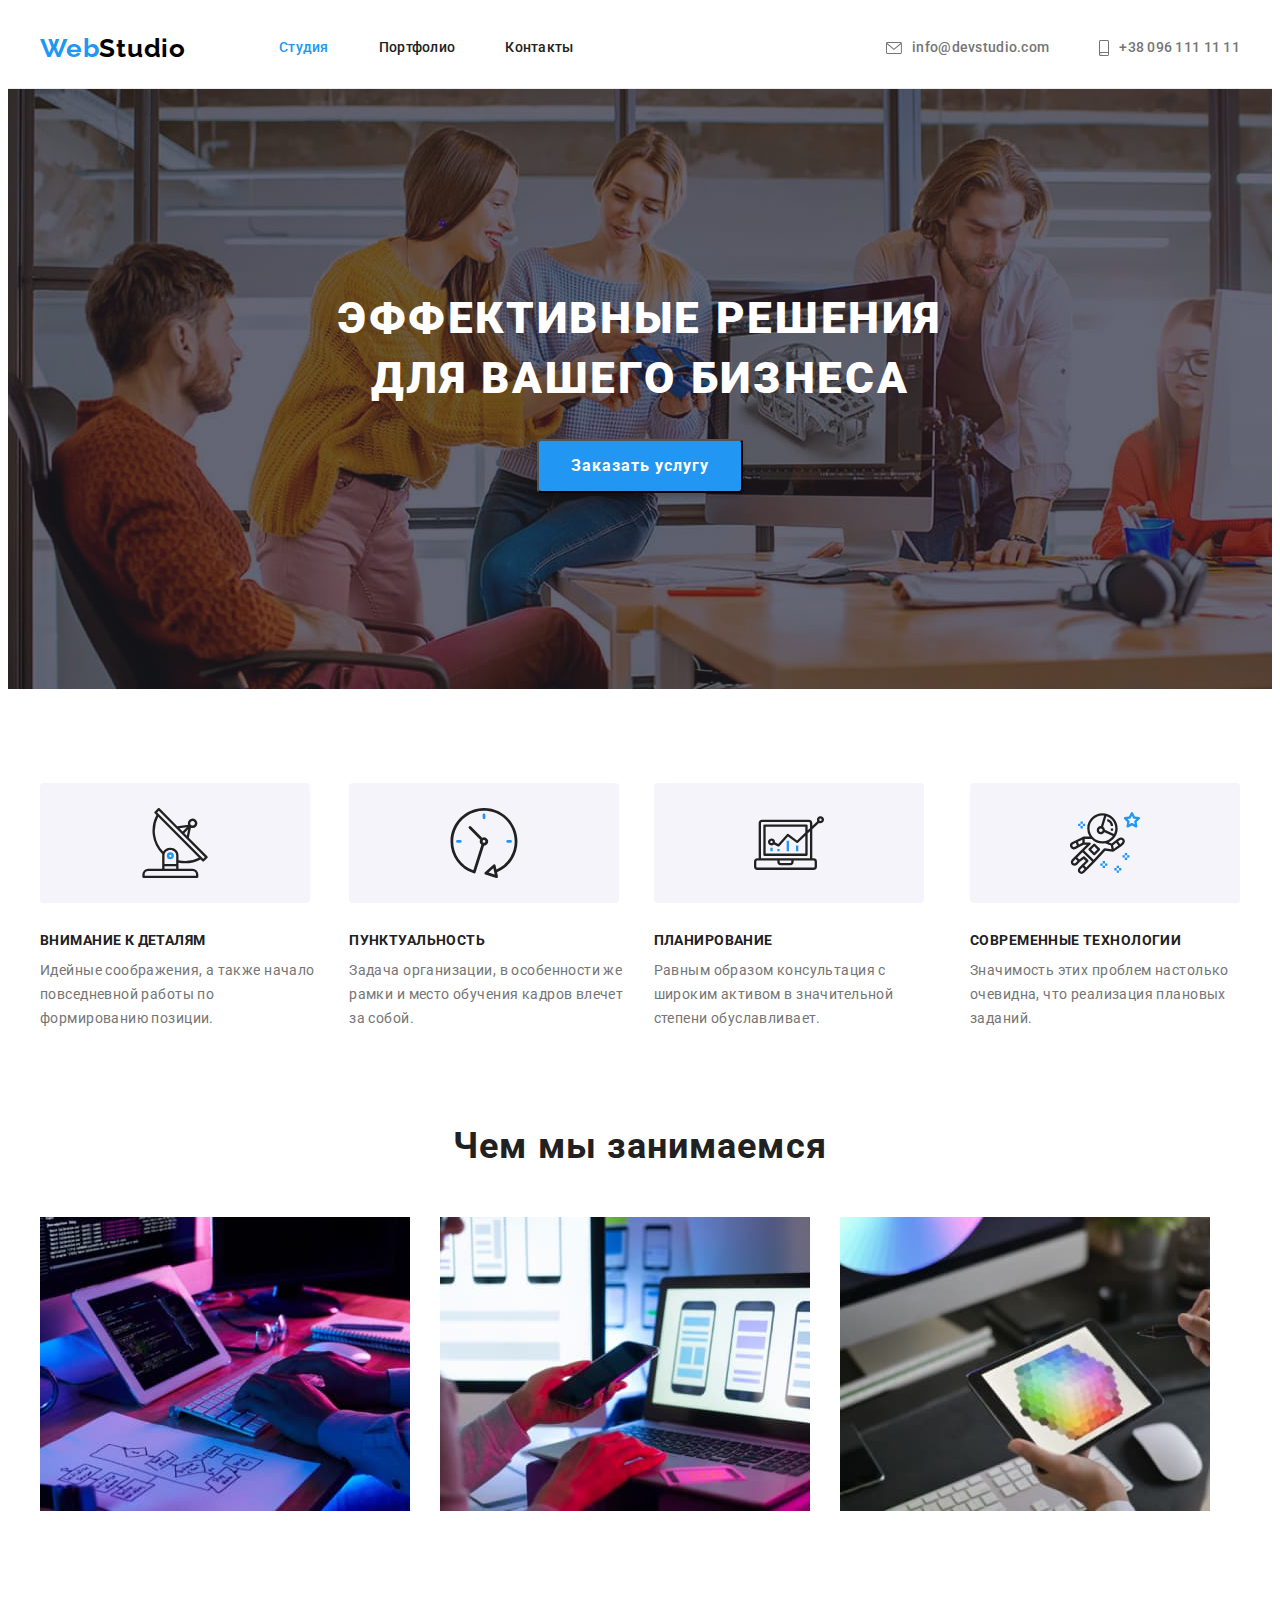
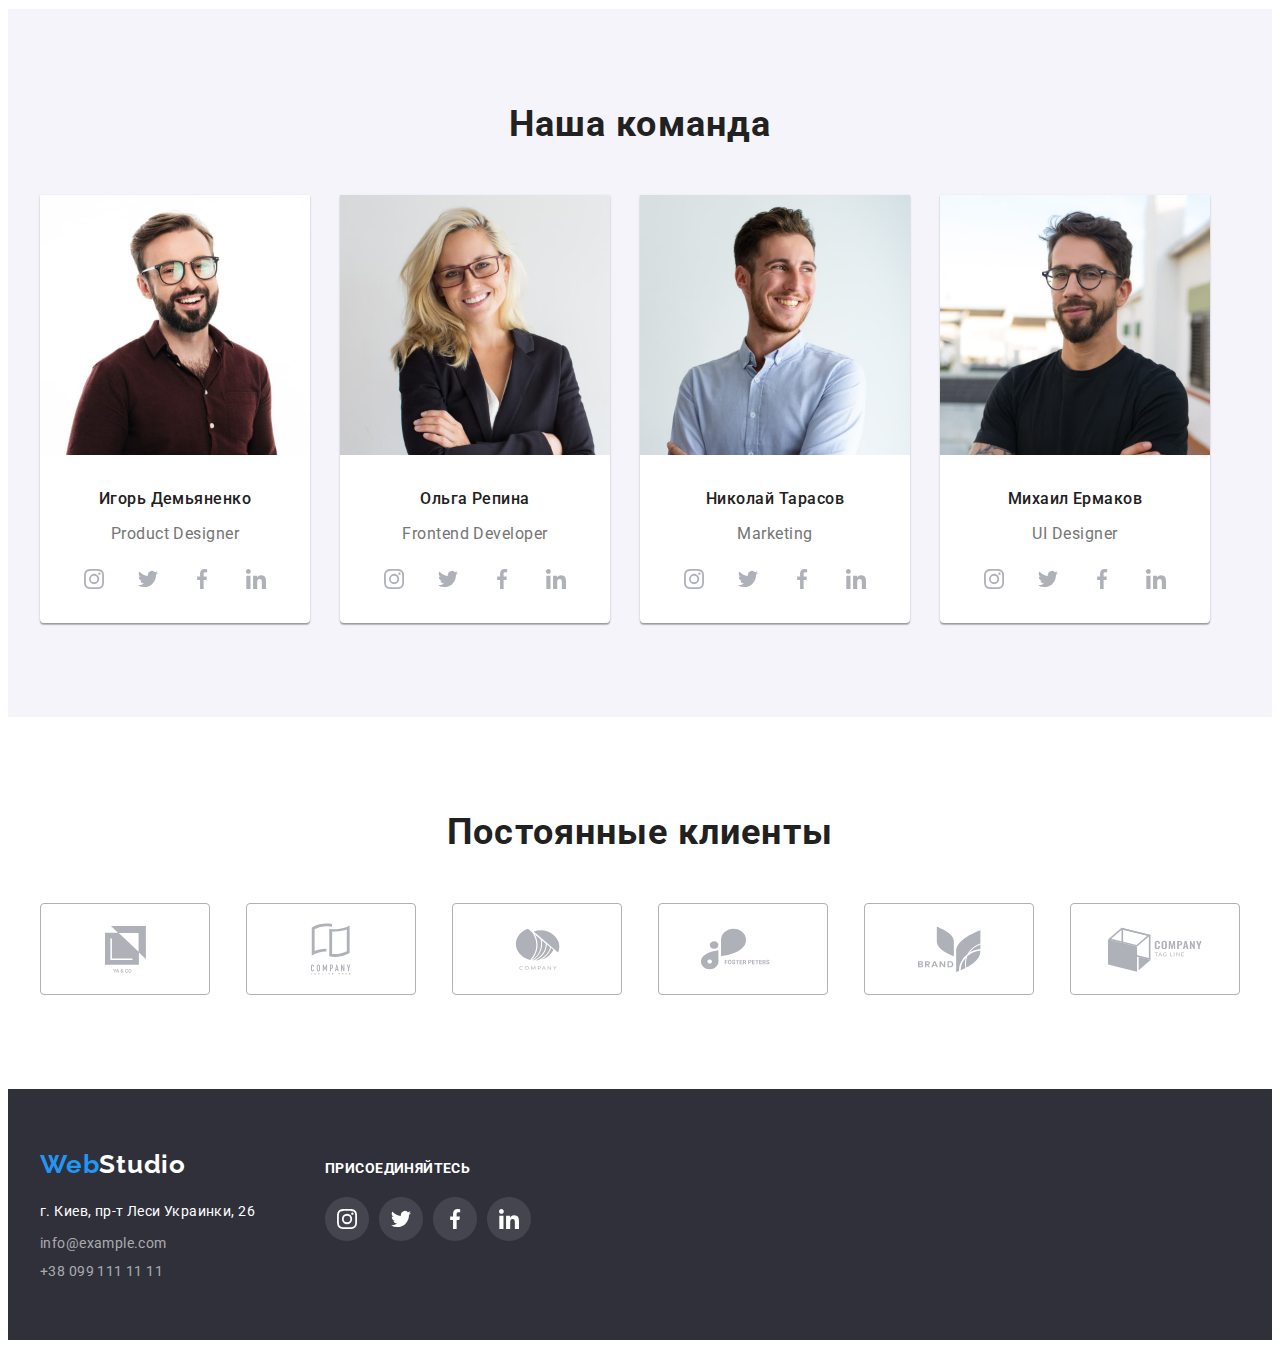
==== commit d703cb17: "Fixed some mistakes" ====
--- a/index.html
+++ b/index.html
@@ -24,16 +24,18 @@
   <body>
     <!-- ################# HEADER ############## -->
     <header class="header">
-      <nav class="head container">
-        <a class="link link-logo" href="./index.html" lang="en"
-          ><span class="accent">Web</span>Studio</a
-        >
-        <ul class="list header-list">
-          <li class="item"><a class="link menu-link studio" href="">Студия</a></li>
-          <li class="item"><a class="link menu-link" href="./portfolio.html">Портфолио</a></li>
-          <li class="item"><a class="link menu-link" href="">Контакты</a></li>
-        </ul>
-        <ul class="list header-list">
+      <div class="header-line container">
+        <nav class="head">
+          <a class="link link-logo" href="./index.html" lang="en"
+            ><span class="accent">Web</span>Studio</a
+          >
+          <ul class="list header-list">
+            <li class="item"><a class="link menu-link studio" href="">Студия</a></li>
+            <li class="item"><a class="link menu-link" href="./portfolio.html">Портфолио</a></li>
+            <li class="item"><a class="link menu-link" href="">Контакты</a></li>
+          </ul>
+        </nav>
+        <ul class="list header-list header-info">
           <li class="item icon-address">
             <a class="link contact-link" href="mailto:info@devstudio.com"
               ><svg class="icon" width="16" height="12">
@@ -49,7 +51,7 @@
             >
           </li>
         </ul>
-      </nav>
+      </div>
     </header>
     <main class="main">
       <!-- ############## HERO ############### -->
@@ -111,7 +113,7 @@
         </div>
       </section>
       <!-- ############## OUR WORK ############### -->
-      <section class="section">
+      <section class="section-work">
         <div class="container">
           <h2 class="title title-work">Чем мы занимаемся</h2>
           <ul class="list list-work">
--- a/css/styles.css
+++ b/css/styles.css
@@ -65,8 +65,11 @@
   padding-top: 32px;
   padding-bottom: 32px;
 }
-.head .header-list:last-child {
+.header-info {
   margin-left: auto;
+}
+.header-line {
+  display: flex;
 }
 .link-logo {
   font-family: 'Raleway', sans-serif;
@@ -205,6 +208,9 @@
   justify-content: center;
 }
 /*########## OUR WORK ############*/
+.section-work {
+  padding-bottom: 94px;
+}
 .title {
   font-weight: 700;
   font-size: 36px;
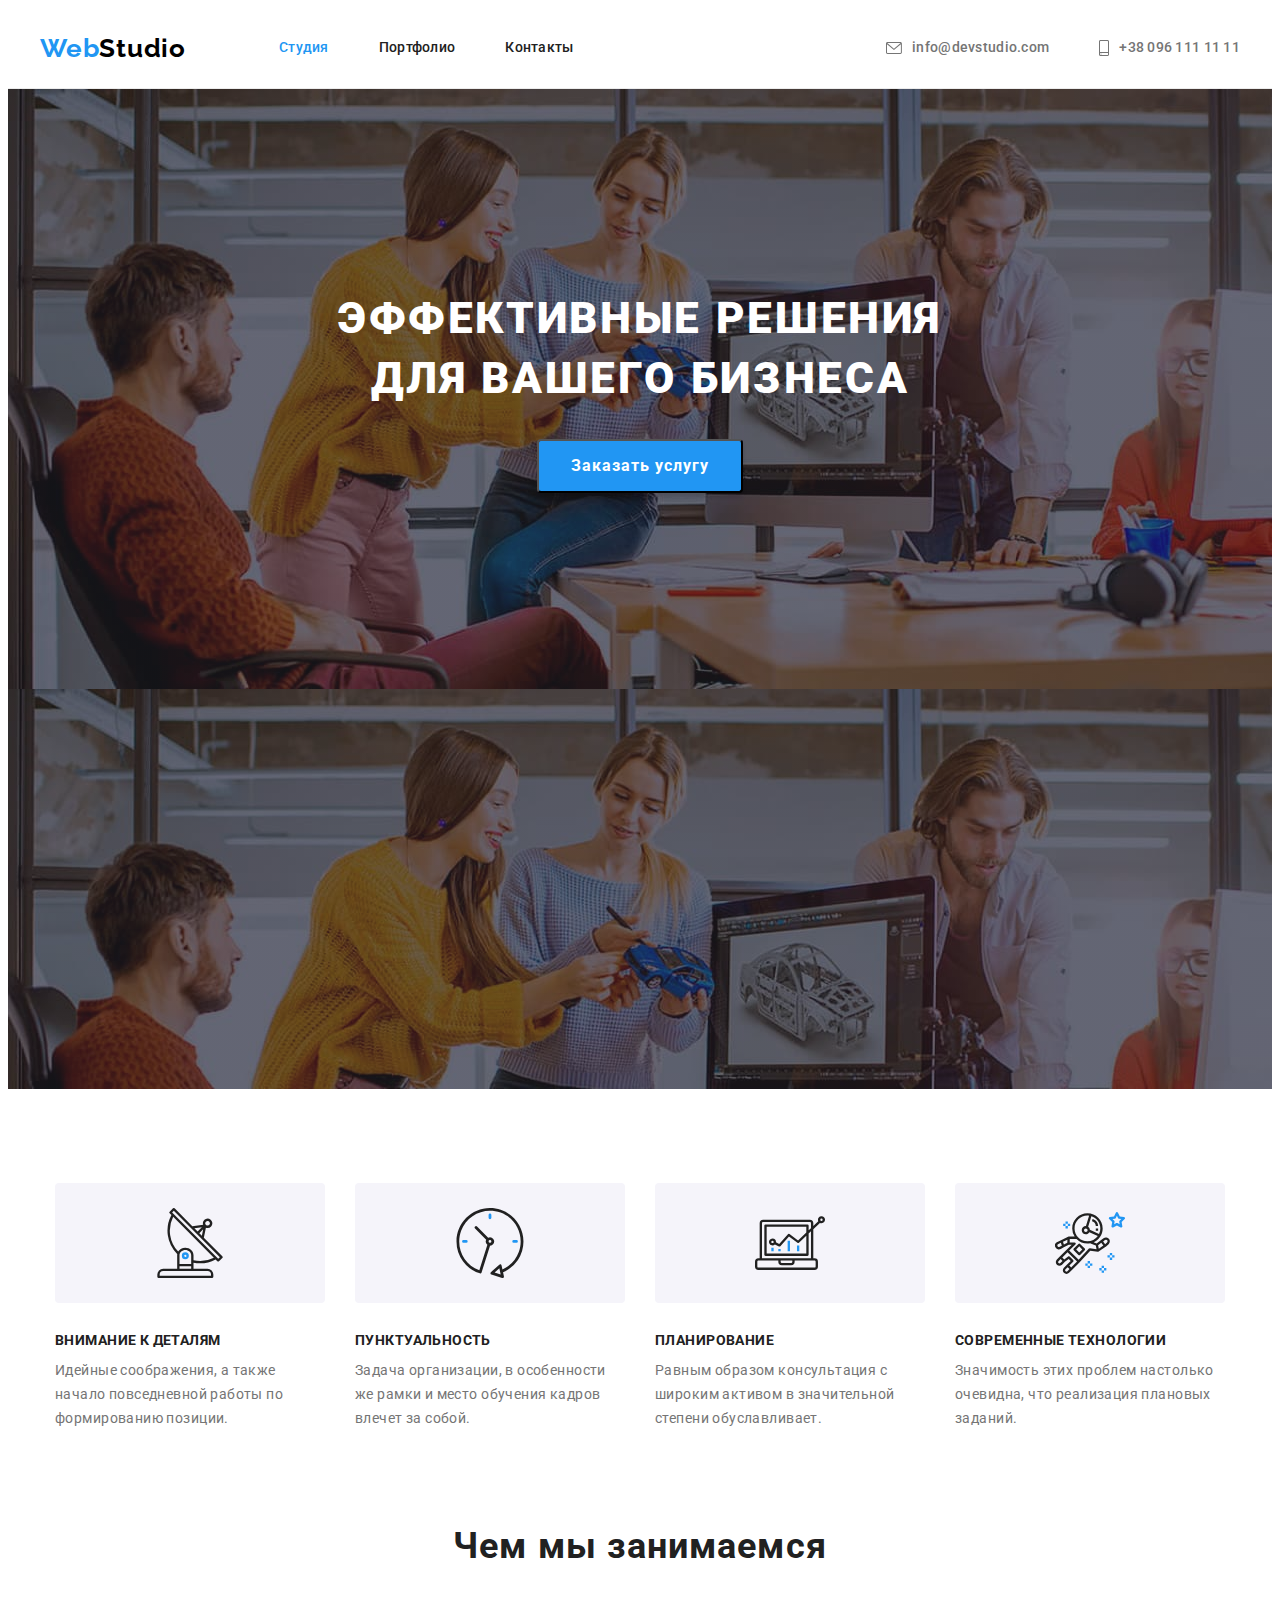
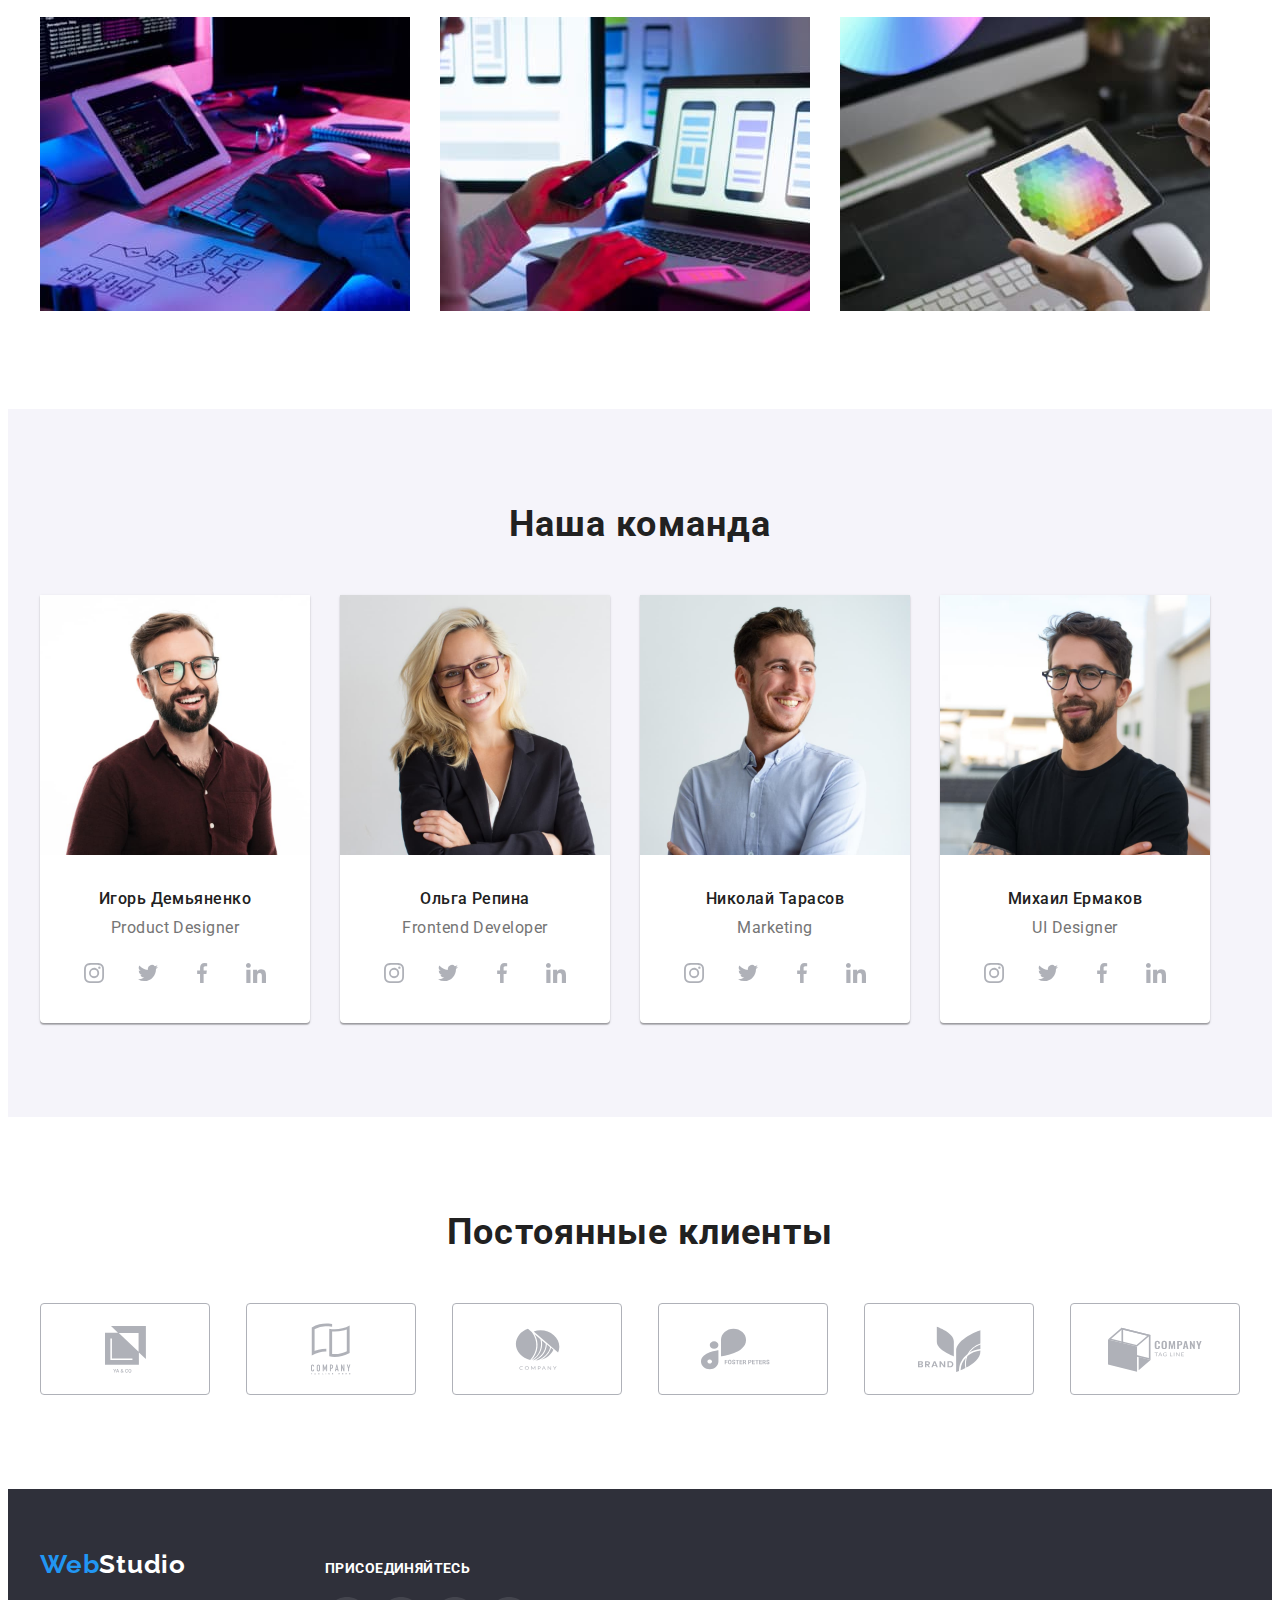
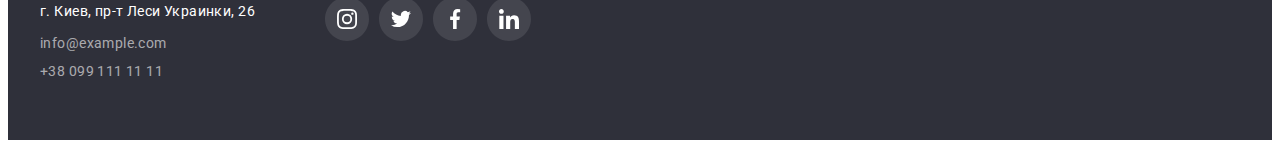
==== commit fe056455: "Fix mistakes" ====
--- a/index.html
+++ b/index.html
@@ -30,7 +30,7 @@
             ><span class="accent">Web</span>Studio</a
           >
           <ul class="list header-list">
-            <li class="item"><a class="link menu-link studio" href="">Студия</a></li>
+            <li class="item"><a class="link menu-link active" href="">Студия</a></li>
             <li class="item"><a class="link menu-link" href="./portfolio.html">Портфолио</a></li>
             <li class="item"><a class="link menu-link" href="">Контакты</a></li>
           </ul>
@@ -56,7 +56,7 @@
     <main class="main">
       <!-- ############## HERO ############### -->
       <section class="hero">
-        <div class="container container-hero">
+        <div class="container">
           <h1 class="hero-title">Эффективные решения <br />для вашего бизнеса</h1>
           <button class="modal-btn" type="button">Заказать услугу</button>
         </div>
@@ -157,8 +157,10 @@
                 width="270"
                 height="260"
               />
-              <h3 class="team-name">Игорь Демьяненко</h3>
-              <p class="team-prof" lang="en">Product Designer</p>
+              <div class="team-info">
+                <h3 class="team-name">Игорь Демьяненко</h3>
+                <p class="team-prof" lang="en">Product Designer</p>
+              </div>
               <div>
                 <ul class="list card-social">
                   <li class="icon-back">
@@ -196,8 +198,10 @@
                 width="270"
                 height="260"
               />
-              <h3 class="team-name">Ольга Репина</h3>
-              <p class="team-prof" lang="en">Frontend Developer</p>
+              <div class="team-info">
+                <h3 class="team-name">Ольга Репина</h3>
+                <p class="team-prof" lang="en">Frontend Developer</p>
+              </div>
               <div>
                 <ul class="list card-social">
                   <li class="icon-back">
@@ -235,8 +239,10 @@
                 width="270"
                 height="260"
               />
-              <h3 class="team-name">Николай Тарасов</h3>
-              <p class="team-prof" lang="en">Marketing</p>
+              <div class="team-info">
+                <h3 class="team-name">Николай Тарасов</h3>
+                <p class="team-prof" lang="en">Marketing</p>
+              </div>
               <div>
                 <ul class="list card-social">
                   <li class="icon-back">
@@ -274,8 +280,10 @@
                 width="270"
                 height="260"
               />
-              <h3 class="team-name">Михаил Ермаков</h3>
-              <p class="team-prof" lang="en">UI Designer</p>
+              <div class="team-info">
+                <h3 class="team-name">Михаил Ермаков</h3>
+                <p class="team-prof" lang="en">UI Designer</p>
+              </div>
               <div>
                 <ul class="list card-social">
                   <li class="icon-back">
@@ -373,8 +381,8 @@
             ><span class="accent">Web</span>Studio</a
           >
           <address class="address">
-            <ul class="list">
-              <li class="margin">
+            <ul class="list list-address">
+              <li class="item">
                 <a
                   class="link address-link"
                   href="https://goo.gl/maps/CviUbPJFQTQComtV8"
@@ -382,10 +390,12 @@
                   >г. Киев, пр-т Леси Украинки, 26</a
                 >
               </li>
-              <li class="margin">
+              <li class="item">
                 <a class="link contacts-link" href="mailto:info@example.com">info@example.com</a>
               </li>
-              <li><a class="link contacts-link" href="tel:+380991111111">+38 099 111 11 11</a></li>
+              <li class="item">
+                <a class="link contacts-link" href="tel:+380991111111">+38 099 111 11 11</a>
+              </li>
             </ul>
           </address>
         </div>
--- a/css/styles.css
+++ b/css/styles.css
@@ -7,6 +7,7 @@
 }
 .link {
   text-decoration: none;
+  display: inline-block;
 }
 .address {
   font-style: normal;
@@ -100,10 +101,7 @@
 .contact-link:focus {
   color: var(--accent-color);
 }
-.studio {
-  color: var(--accent-color);
-}
-.portfolio {
+.active {
   color: var(--accent-color);
 }
 .header-list .item {
@@ -125,6 +123,8 @@
 .hero {
   background-color: var(--hero-background-color);
   text-align: center;
+  padding-top: 200px;
+  padding-bottom: 200px;
   height: 600px;
   max-width: 1600px;
   background-image: linear-gradient(to right, rgba(47, 48, 58, 0.4), rgba(47, 48, 58, 0.4)),
@@ -158,10 +158,6 @@
   display: inline-block;
   padding: 10px 32px;
 }
-.container-hero {
-  padding-top: 200px;
-  padding-bottom: 200px;
-}
 /*########## ABOUT US ############*/
 .section {
   padding-top: 94px;
@@ -173,6 +169,9 @@
 
   margin-top: 0;
   margin-bottom: 0;
+}
+.about-us .item {
+  width: 270px;
 }
 .about-us .item + .item {
   margin-left: 30px;
@@ -252,8 +251,9 @@
 .title-team {
   margin-bottom: 50px;
 }
-.team-img {
-  margin-bottom: 30px;
+.team-info {
+  padding-top: 30px;
+  padding-bottom: 16px;
 }
 .team-name {
   font-weight: 500;
@@ -263,7 +263,7 @@
   letter-spacing: 0.03em;
 
   margin-top: 0;
-  margin-bottom: 10;
+  margin-bottom: 10px;
 }
 .team-prof {
   font-size: 16px;
@@ -273,7 +273,7 @@
   color: var(--secondary-color);
 
   margin-top: 0;
-  margin-bottom: 30;
+  margin-bottom: 0;
 }
 .card-social {
   display: flex;
@@ -327,11 +327,13 @@
 
 .footer {
   background-color: var(--hero-background-color);
-}
-.footer-address {
   padding-top: 60px;
   padding-bottom: 60px;
 }
+/* .footer-address {
+  padding-top: 60px;
+  padding-bottom: 60px;
+} */
 .link-logo-footer {
   font-family: 'Raleway', sans-serif;
   font-weight: 700;
@@ -339,22 +341,21 @@
   line-height: 1.19;
   letter-spacing: 0.03em;
   color: var(--btn-text-color);
+
+  margin-bottom: 20px;
+}
+.list-address .item + .item {
+  margin-top: 9px;
 }
 .address-link {
   font-size: 14px;
   line-height: 1.71;
   letter-spacing: 0.03em;
   color: var(--btn-text-color);
-}
-.address {
-  margin-top: 20px;
 }
 .address .list {
   padding-left: 0;
 }
-.margin {
-  margin-bottom: 9px;
-}
 .contacts-link {
   font-size: 14px;
   line-height: 1.71px;
@@ -384,7 +385,7 @@
 }
 .social {
   margin-left: 70px;
-  margin-top: 72px;
+  margin-top: 12px;
   display: flex;
   flex-direction: column;
 }
@@ -406,6 +407,7 @@
 .list-btn {
   display: flex;
   justify-content: center;
+  margin-bottom: 50px;
 }
 .list-btn .item + .item {
   margin-left: 8px;
@@ -423,7 +425,6 @@
   border-radius: 4px;
   border-color: transparent;
   padding: 6px 22px;
-  margin-bottom: 50px;
 }
 
 .portfolio-btn:hover,
@@ -437,8 +438,8 @@
   display: flex;
   flex-wrap: wrap;
 }
-.portfolio-icon {
-  margin-bottom: 20px;
+.portfolio-card-info {
+  padding: 20px 0px;
 }
 .portfolio-title {
   font-weight: 700;
@@ -458,7 +459,7 @@
   color: var(--secondary-color);
 
   margin-top: 0;
-  margin-bottom: 20px;
+  margin-bottom: 0;
   margin-left: 24px;
 }
 .portfolio-card {
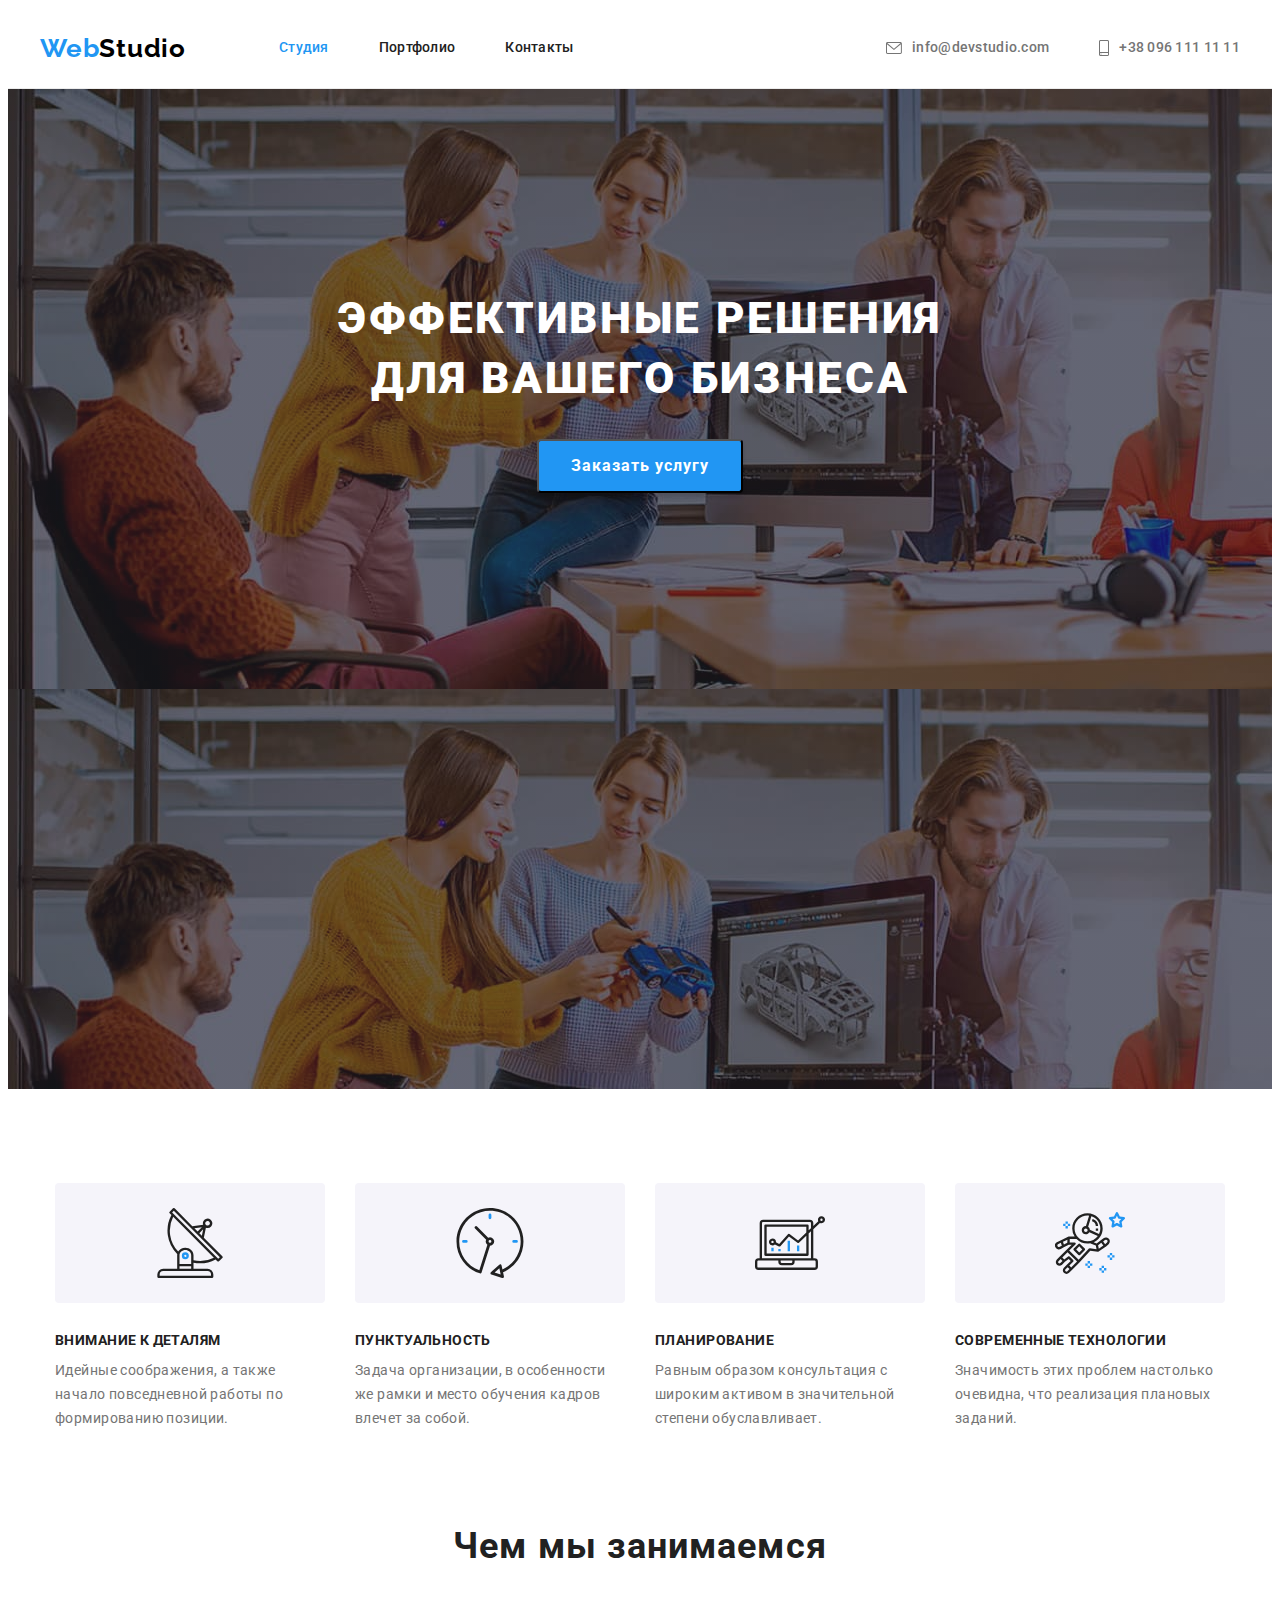
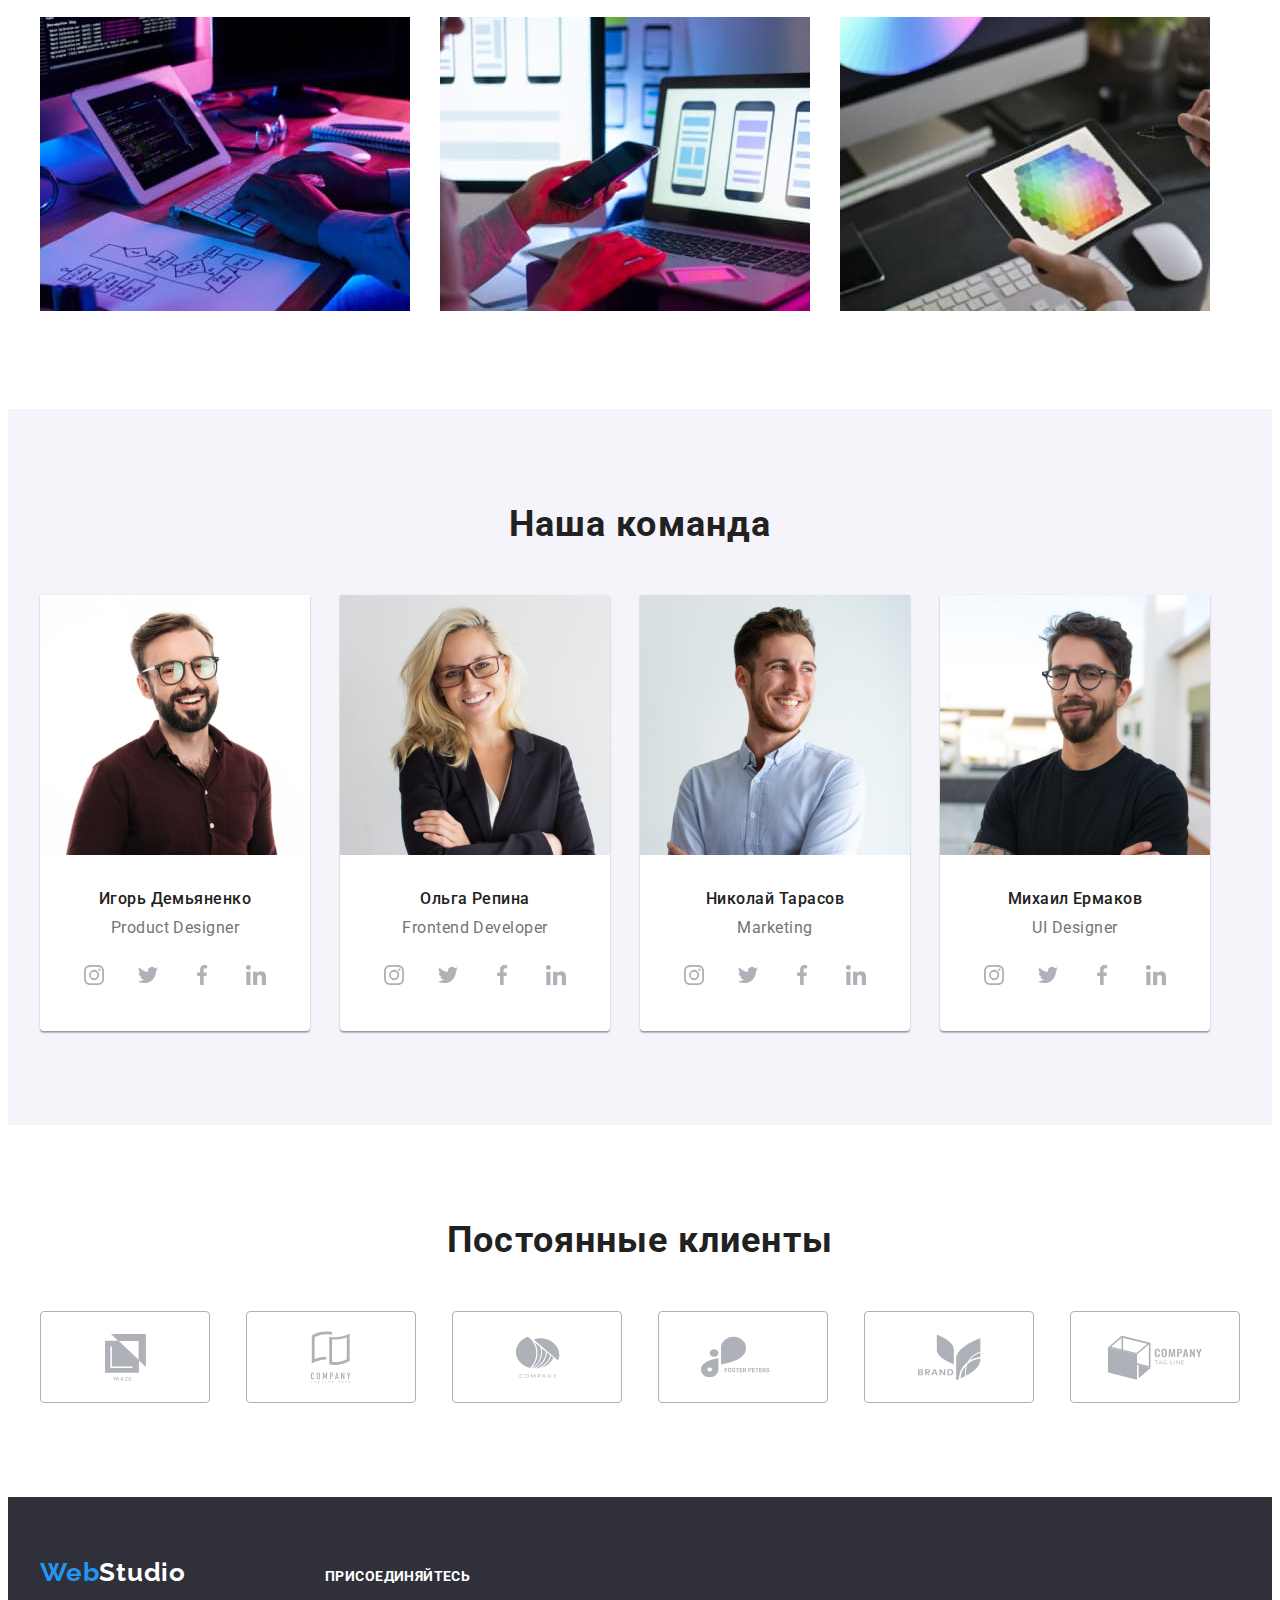
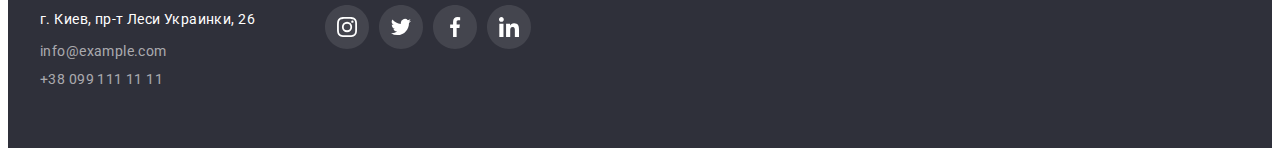
==== commit 09296e69: "Fixed focus effect" ====
--- a/index.html
+++ b/index.html
@@ -164,25 +164,25 @@
               <div>
                 <ul class="list card-social">
                   <li class="icon-back">
-                    <a class="link" href="" target="_blank" rel="noopener noreferrer"
+                    <a class="link social-link" href="" target="_blank" rel="noopener noreferrer"
                       ><svg class="card-icon" width="44" height="44">
                         <use href="./images/icon/icons.svg#card-inst"></use></svg
                     ></a>
                   </li>
                   <li class="icon-back">
-                    <a class="link" href="" target="_blank" rel="noopener noreferrer"
+                    <a class="link social-link" href="" target="_blank" rel="noopener noreferrer"
                       ><svg class="card-icon" width="44" height="44">
                         <use href="./images/icon/icons.svg#card-twit"></use></svg
                     ></a>
                   </li>
                   <li class="icon-back">
-                    <a class="link" href="" target="_blank" rel="noopener noreferrer"
+                    <a class="link social-link" href="" target="_blank" rel="noopener noreferrer"
                       ><svg class="card-icon" width="44" height="44">
                         <use href="./images/icon/icons.svg#card-facebook"></use></svg
                     ></a>
                   </li>
                   <li class="icon-back">
-                    <a class="link" href="" target="_blank" rel="noopener noreferrer"
+                    <a class="link social-link" href="" target="_blank" rel="noopener noreferrer"
                       ><svg class="card-icon" width="44" height="44">
                         <use href="./images/icon/icons.svg#card-link"></use></svg
                     ></a>
@@ -205,25 +205,25 @@
               <div>
                 <ul class="list card-social">
                   <li class="icon-back">
-                    <a class="link" href="" target="_blank" rel="noopener noreferrer"
+                    <a class="link social-link" href="" target="_blank" rel="noopener noreferrer"
                       ><svg class="card-icon" width="44" height="44">
                         <use href="./images/icon/icons.svg#card-inst"></use></svg
                     ></a>
                   </li>
                   <li class="icon-back">
-                    <a class="link" href="" target="_blank" rel="noopener noreferrer"
+                    <a class="link social-link" href="" target="_blank" rel="noopener noreferrer"
                       ><svg class="card-icon" width="44" height="44">
                         <use href="./images/icon/icons.svg#card-twit"></use></svg
                     ></a>
                   </li>
                   <li class="icon-back">
-                    <a class="link" href="" target="_blank" rel="noopener noreferrer"
+                    <a class="link social-link" href="" target="_blank" rel="noopener noreferrer"
                       ><svg class="card-icon" width="44" height="44">
                         <use href="./images/icon/icons.svg#card-facebook"></use></svg
                     ></a>
                   </li>
                   <li class="icon-back">
-                    <a class="link" href="" target="_blank" rel="noopener noreferrer"
+                    <a class="link social-link" href="" target="_blank" rel="noopener noreferrer"
                       ><svg class="card-icon" width="44" height="44">
                         <use href="./images/icon/icons.svg#card-link"></use></svg
                     ></a>
@@ -246,25 +246,25 @@
               <div>
                 <ul class="list card-social">
                   <li class="icon-back">
-                    <a class="link" href="" target="_blank" rel="noopener noreferrer"
+                    <a class="link social-link" href="" target="_blank" rel="noopener noreferrer"
                       ><svg class="card-icon" width="44" height="44">
                         <use href="./images/icon/icons.svg#card-inst"></use></svg
                     ></a>
                   </li>
                   <li class="icon-back">
-                    <a class="link" href="" target="_blank" rel="noopener noreferrer"
+                    <a class="link social-link" href="" target="_blank" rel="noopener noreferrer"
                       ><svg class="card-icon" width="44" height="44">
                         <use href="./images/icon/icons.svg#card-twit"></use></svg
                     ></a>
                   </li>
                   <li class="icon-back">
-                    <a class="link" href="" target="_blank" rel="noopener noreferrer"
+                    <a class="link social-link" href="" target="_blank" rel="noopener noreferrer"
                       ><svg class="card-icon" width="44" height="44">
                         <use href="./images/icon/icons.svg#card-facebook"></use></svg
                     ></a>
                   </li>
                   <li class="icon-back">
-                    <a class="link" href="" target="_blank" rel="noopener noreferrer"
+                    <a class="link social-link" href="" target="_blank" rel="noopener noreferrer"
                       ><svg class="card-icon" width="44" height="44">
                         <use href="./images/icon/icons.svg#card-link"></use></svg
                     ></a>
@@ -287,25 +287,25 @@
               <div>
                 <ul class="list card-social">
                   <li class="icon-back">
-                    <a class="link" href="" target="_blank" rel="noopener noreferrer"
+                    <a class="link social-link" href="" target="_blank" rel="noopener noreferrer"
                       ><svg class="card-icon" width="44" height="44">
                         <use href="./images/icon/icons.svg#card-inst"></use></svg
                     ></a>
                   </li>
                   <li class="icon-back">
-                    <a class="link" href="" target="_blank" rel="noopener noreferrer"
+                    <a class="link social-link" href="" target="_blank" rel="noopener noreferrer"
                       ><svg class="card-icon" width="44" height="44">
                         <use href="./images/icon/icons.svg#card-twit"></use></svg
                     ></a>
                   </li>
                   <li class="icon-back">
-                    <a class="link" href="" target="_blank" rel="noopener noreferrer"
+                    <a class="link social-link" href="" target="_blank" rel="noopener noreferrer"
                       ><svg class="card-icon" width="44" height="44">
                         <use href="./images/icon/icons.svg#card-facebook"></use></svg
                     ></a>
                   </li>
                   <li class="icon-back">
-                    <a class="link" href="" target="_blank" rel="noopener noreferrer"
+                    <a class="link social-link" href="" target="_blank" rel="noopener noreferrer"
                       ><svg class="card-icon" width="44" height="44">
                         <use href="./images/icon/icons.svg#card-link"></use></svg
                     ></a>
@@ -322,7 +322,7 @@
           <h2 class="title title-clients">Постоянные клиенты</h2>
           <ul class="list list-clients">
             <li>
-              <a class="link" href="" target="_blank" rel="noopener noreferrer">
+              <a class="link-clients" href="" target="_blank" rel="noopener noreferrer">
                 <div class="back-icon-clients">
                   <svg class="icon-clients" width="41" height="47">
                     <use href="./images/icon/icons.svg#client-1"></use>
@@ -330,7 +330,7 @@
               ></a>
             </li>
             <li>
-              <a href="" target="_blank" rel="noopener noreferrer">
+              <a class="link-clients" href="" target="_blank" rel="noopener noreferrer">
                 <div class="back-icon-clients">
                   <svg class="icon-clients" width="40" height="52">
                     <use href="./images/icon/icons.svg#client-2"></use>
@@ -338,7 +338,7 @@
               ></a>
             </li>
             <li>
-              <a href="" target="_blank" rel="noopener noreferrer"
+              <a class="link-clients" href="" target="_blank" rel="noopener noreferrer"
                 ><div class="back-icon-clients">
                   <svg class="icon-clients" width="45" height="42">
                     <use href="./images/icon/icons.svg#client-3"></use>
@@ -346,7 +346,7 @@
               ></a>
             </li>
             <li>
-              <a href="" target="_blank" rel="noopener noreferrer"
+              <a class="link-clients" href="" target="_blank" rel="noopener noreferrer"
                 ><div class="back-icon-clients">
                   <svg class="icon-clients" width="85" height="42">
                     <use href="./images/icon/icons.svg#client-4"></use>
@@ -354,7 +354,7 @@
               ></a>
             </li>
             <li>
-              <a href="" target="_blank" rel="noopener noreferrer">
+              <a class="link-clients" href="" target="_blank" rel="noopener noreferrer">
                 <div class="back-icon-clients">
                   <svg class="icon-clients" width="63" height="47">
                     <use href="./images/icon/icons.svg#client-5"></use>
@@ -362,7 +362,7 @@
               ></a>
             </li>
             <li>
-              <a href="" target="_blank" rel="noopener noreferrer">
+              <a class="link-clients" href="" target="_blank" rel="noopener noreferrer">
                 <div class="back-icon-clients">
                   <svg class="icon-clients" width="94" height="45">
                     <use href="./images/icon/icons.svg#client-6"></use>
@@ -403,26 +403,26 @@
           <p class="join">присоединяйтесь</p>
           <ul class="list footer-icon">
             <li class="item">
-              <a href="" target="_blank" rel="noopener noreferrer">
+              <a class="social-link-footer" href="" target="_blank" rel="noopener noreferrer">
                 <svg class="icon" width="44" height="44">
                   <use href="./images/icon/icons.svg#footer-insta"></use>
                 </svg>
               </a>
             </li>
             <li class="item">
-              <a href="" target="_blank" rel="noopener noreferrer"
+              <a class="social-link-footer" href="" target="_blank" rel="noopener noreferrer"
                 ><svg class="icon" width="44" height="44">
                   <use href="./images/icon/icons.svg#footer-twit"></use></svg
               ></a>
             </li>
             <li class="item">
-              <a href="" target="_blank" rel="noopener noreferrer"
+              <a class="social-link-footer" href="" target="_blank" rel="noopener noreferrer"
                 ><svg class="icon" width="44" height="44">
                   <use href="./images/icon/icons.svg#footer-facebook"></use></svg
               ></a>
             </li>
             <li class="item">
-              <a href="" target="_blank" rel="noopener noreferrer"
+              <a class="social-link-footer" href="" target="_blank" rel="noopener noreferrer"
                 ><svg class="icon" width="44" height="44">
                   <use href="./images/icon/icons.svg#footer-link"></use></svg
               ></a>
--- a/css/styles.css
+++ b/css/styles.css
@@ -115,7 +115,8 @@
 .icon-address .icon {
   margin-right: 10px;
 }
-.contact-link:hover > .icon {
+.contact-link:hover > .icon,
+.contact-link:focus > .icon {
   --color-mail: var(--accent-color);
 }
 /*########## MAIN ############*/
@@ -127,6 +128,7 @@
   padding-bottom: 200px;
   height: 600px;
   max-width: 1600px;
+  margin: 0 auto;
   background-image: linear-gradient(to right, rgba(47, 48, 58, 0.4), rgba(47, 48, 58, 0.4)),
     url('../images/overlay/overlay.jpg');
 }
@@ -238,7 +240,6 @@
 }
 .card {
   width: 270px;
-  height: 428px;
 
   background: var(--btn-text-color);
   box-shadow: 0px 1px 3px rgba(0, 0, 0, 0.12), 0px 1px 1px rgba(0, 0, 0, 0.14),
@@ -278,19 +279,14 @@
 .card-social {
   display: flex;
   justify-content: center;
-}
-.icon-back {
-  display: flex;
-  justify-content: center;
-  align-items: center;
-  width: 44px;
-  height: 44px;
-}
-.card-icon:hover,
-.card-icon:focus {
+  padding-bottom: 30px;
+}
+.social-link:hover > .card-icon,
+.social-link:focus > .card-icon {
   --color-social: var(--btn-text-color);
   --color-back: var(--accent-color);
 }
+
 .list .icon-back + .icon-back {
   margin-left: 10px;
 }
@@ -316,11 +312,12 @@
   box-sizing: content-box;
   padding: 18px 34px;
 }
-.icon-clients:hover,
-.icon-clients:focus {
+.link-clients:hover .icon-clients,
+.link-clients:focus .icon-clients {
   --color-clients: var(--accent-color);
 }
-.back-icon-clients:hover {
+.back-icon-clients:hover,
+.back-icon-clients:focus {
   border-color: var(--accent-color);
 }
 /*########## FOOTER ############*/
@@ -330,10 +327,6 @@
   padding-top: 60px;
   padding-bottom: 60px;
 }
-/* .footer-address {
-  padding-top: 60px;
-  padding-bottom: 60px;
-} */
 .link-logo-footer {
   font-family: 'Raleway', sans-serif;
   font-weight: 700;
@@ -395,8 +388,8 @@
 .footer-icon .item + .item {
   margin-left: 10px;
 }
-.icon:hover,
-.icon:focus {
+.social-link-footer:hover > .icon,
+.social-link-footer:focus > .icon {
   --color-social-footer: var(--accent-color);
 }
 
@@ -439,7 +432,10 @@
   flex-wrap: wrap;
 }
 .portfolio-card-info {
-  padding: 20px 0px;
+  padding-top: 20px;
+  padding-bottom: 20px;
+  padding-left: 24px;
+  padding-right: 24px;
 }
 .portfolio-title {
   font-weight: 700;
@@ -450,7 +446,6 @@
 
   margin-top: 0;
   margin-bottom: 4px;
-  margin-left: 24px;
 }
 .portfolio-item {
   font-size: 16px;
@@ -460,7 +455,6 @@
 
   margin-top: 0;
   margin-bottom: 0;
-  margin-left: 24px;
 }
 .portfolio-card {
   background-color: var(--btn-text-color);
@@ -468,7 +462,6 @@
   box-sizing: border-box;
 
   width: 370px;
-  height: 404px;
 }
 .portfolio-card:hover {
   box-shadow: 0px 1px 1px rgba(0, 0, 0, 0.12), 0px 4px 4px rgba(0, 0, 0, 0.06),
